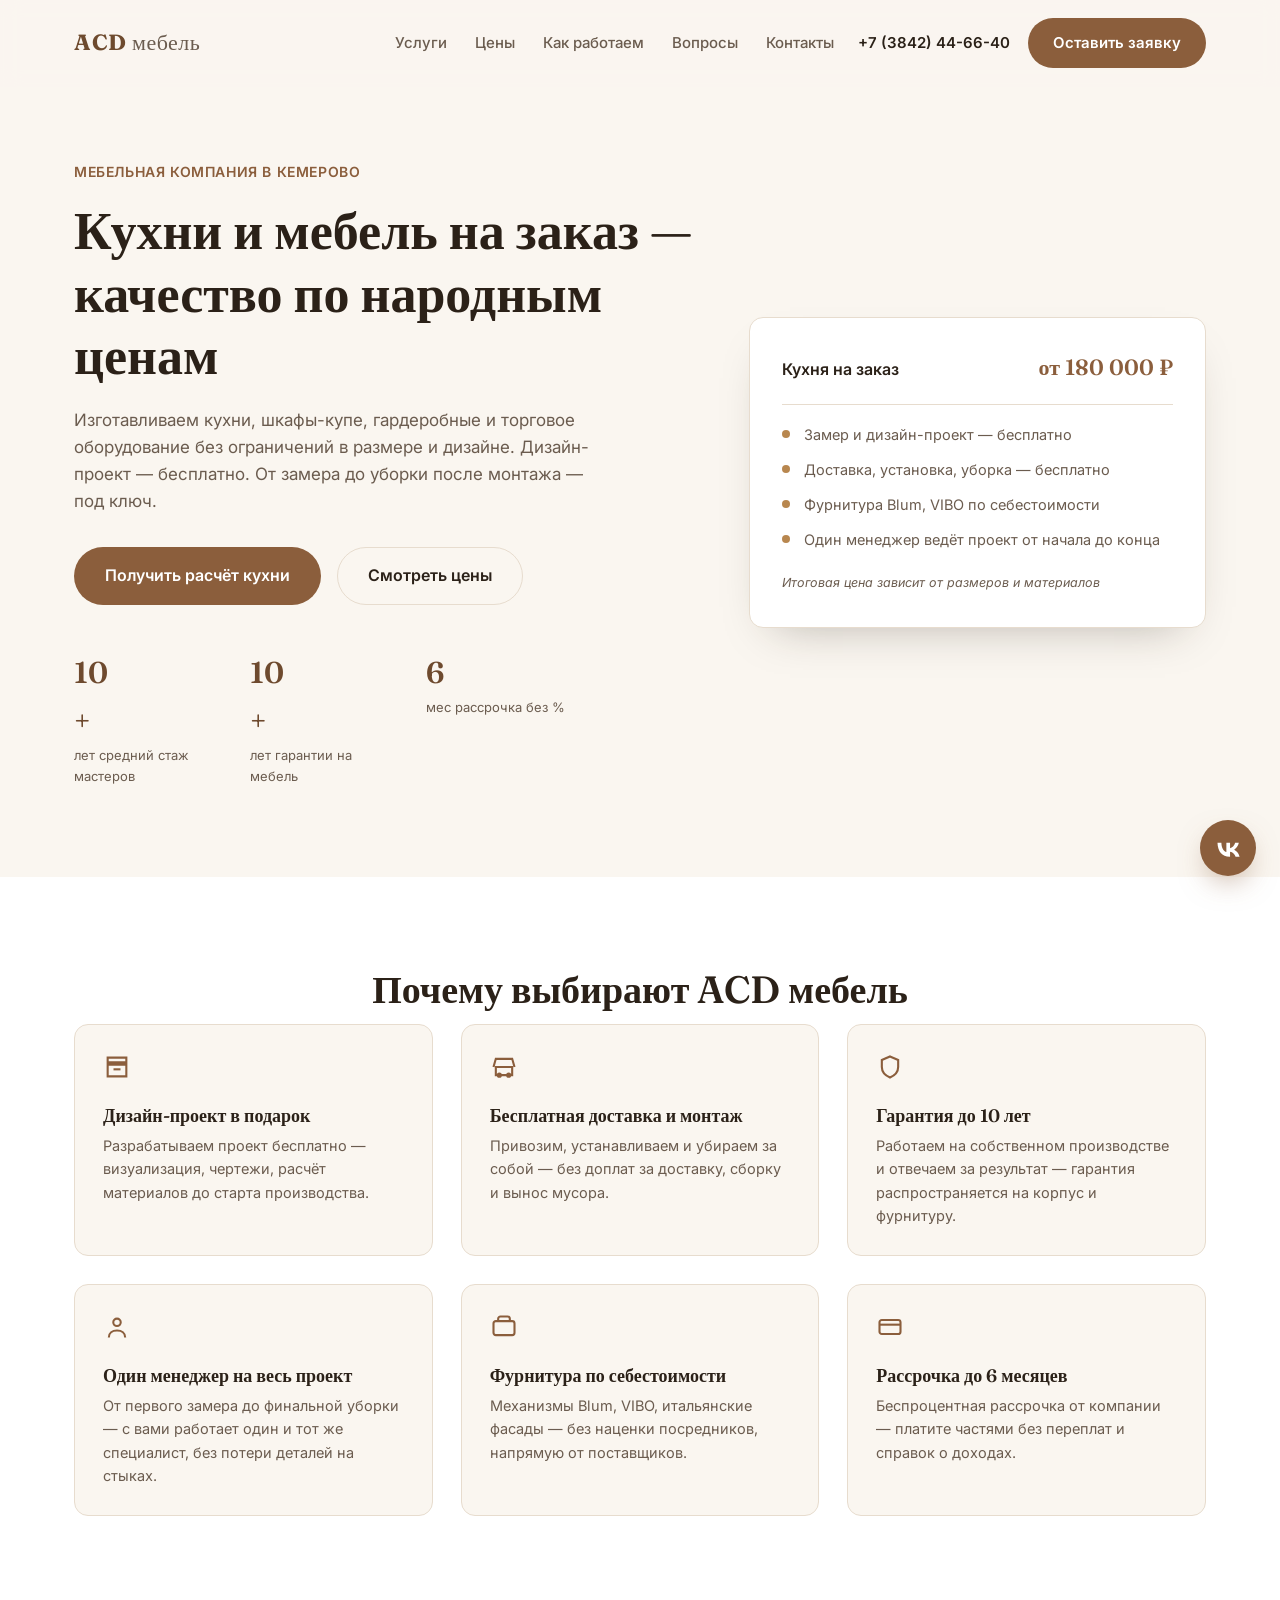
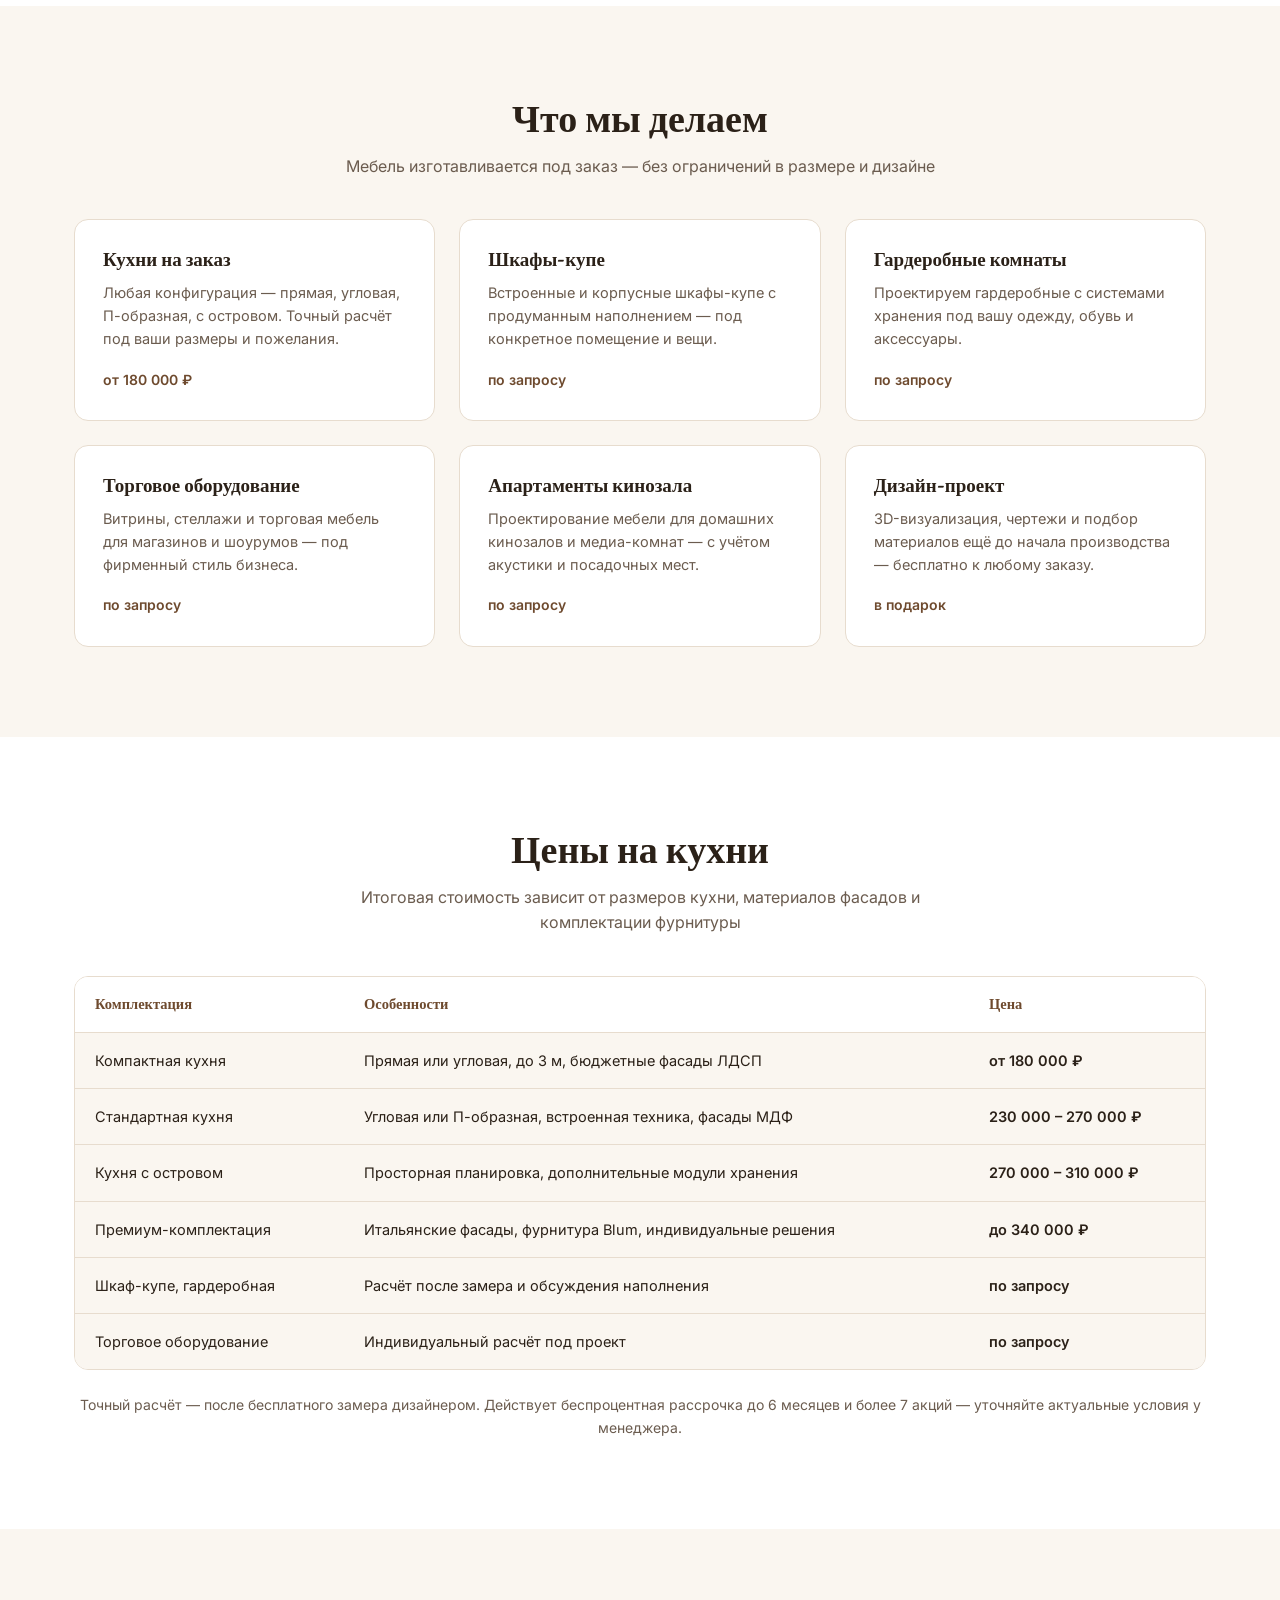
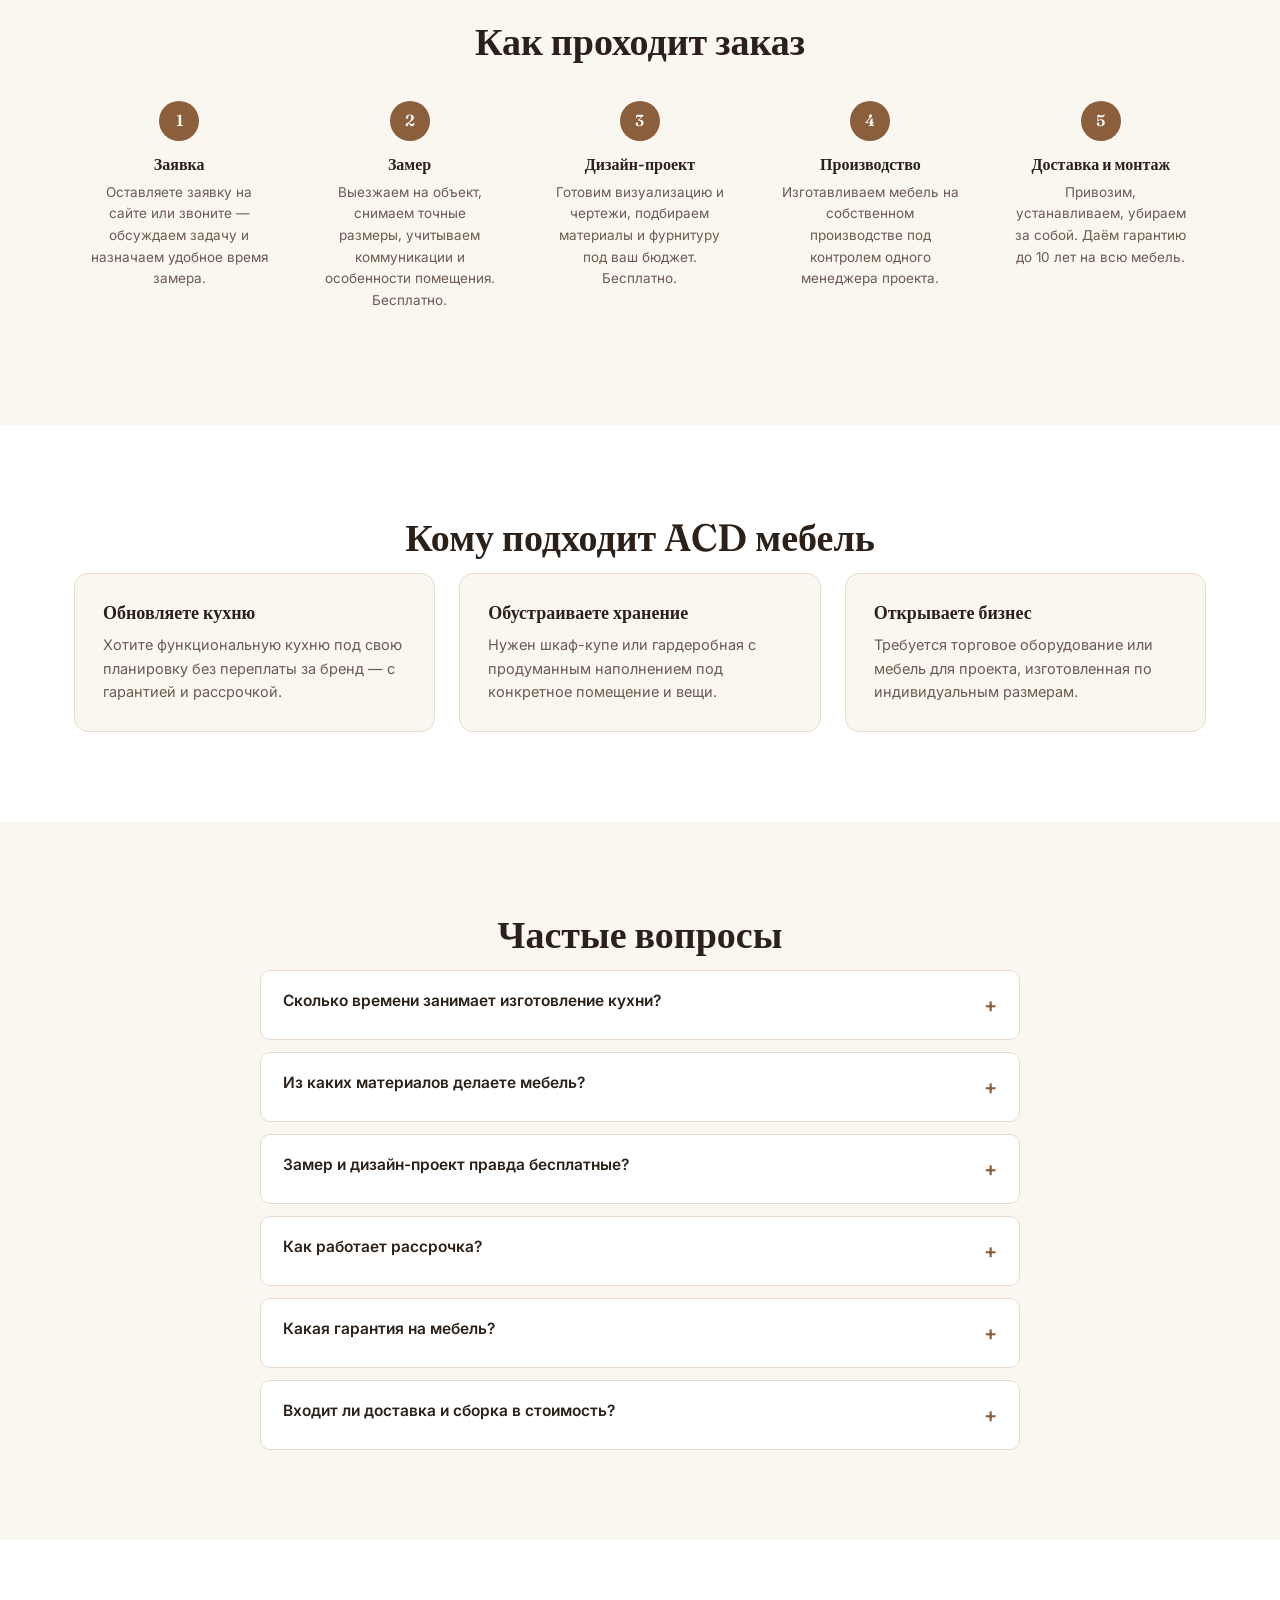
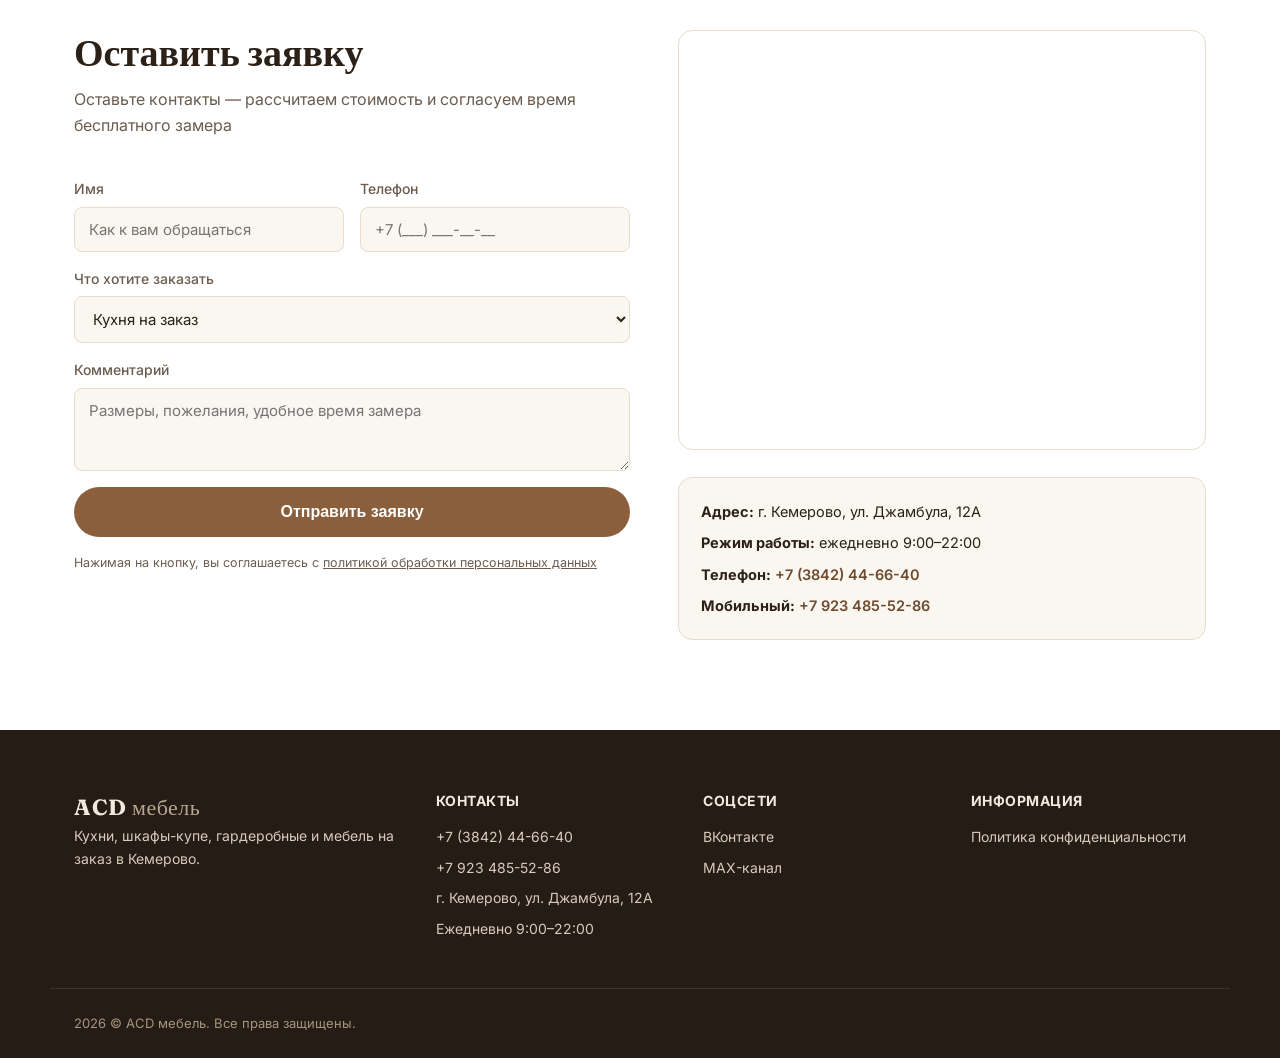
==== index.html @ b7a22cba "init: landing for ACD мебель" ====
<!DOCTYPE html>
<html lang="ru">
<head>
<meta charset="UTF-8">
<meta name="viewport" content="width=device-width, initial-scale=1.0">
<title>ACD мебель — кухни и мебель на заказ в Кемерово</title>
<meta name="description" content="Кухни, шкафы-купе, гардеробные и мебель на заказ в Кемерово. Дизайн-проект в подарок, гарантия до 10 лет, рассрочка без %.">
<link rel="preconnect" href="https://fonts.googleapis.com">
<link rel="preconnect" href="https://fonts.gstatic.com" crossorigin>
<link href="https://fonts.googleapis.com/css2?family=Inter:wght@400;500;600;700;800&family=Fraunces:opsz,wght@9..144,500;9..144,600;9..144,700&display=swap" rel="stylesheet">
<link rel="stylesheet" href="styles.css">
</head>
<body>

<header class="header" id="header">
  <div class="container header__inner">
    <a href="#top" class="logo">ACD<span class="logo__suffix"> мебель</span></a>
    <button class="burger" id="burger" aria-label="Меню">
      <span></span><span></span><span></span>
    </button>
    <nav class="nav" id="nav">
      <a href="#services">Услуги</a>
      <a href="#prices">Цены</a>
      <a href="#process">Как работаем</a>
      <a href="#faq">Вопросы</a>
      <a href="#contacts">Контакты</a>
    </nav>
    <div class="header__actions">
      <a href="tel:+73842446640" class="header__phone">+7 (3842) 44-66-40</a>
      <a href="#lead" class="btn btn--accent header__cta">Оставить заявку</a>
    </div>
  </div>
</header>

<main id="top">

  <section class="hero">
    <div class="container hero__inner">
      <div class="hero__text">
        <p class="eyebrow">Мебельная компания в Кемерово</p>
        <h1>Кухни и мебель на заказ — качество по народным ценам</h1>
        <p class="hero__lead">Изготавливаем кухни, шкафы-купе, гардеробные и торговое оборудование без ограничений в размере и дизайне. Дизайн-проект — бесплатно. От замера до уборки после монтажа — под ключ.</p>
        <div class="hero__cta">
          <a href="#lead" class="btn btn--accent btn--lg">Получить расчёт кухни</a>
          <a href="#prices" class="btn btn--ghost btn--lg">Смотреть цены</a>
        </div>
        <div class="hero__stats">
          <div class="stat"><span class="stat__num" data-target="10">0</span><span class="stat__plus">+</span><span class="stat__label">лет средний стаж мастеров</span></div>
          <div class="stat"><span class="stat__num" data-target="10">0</span><span class="stat__plus">+</span><span class="stat__label">лет гарантии на мебель</span></div>
          <div class="stat"><span class="stat__num" data-target="6">0</span><span class="stat__label">мес рассрочка без %</span></div>
        </div>
      </div>
      <div class="hero__card">
        <div class="hero__card-row">
          <span class="hero__card-label">Кухня на заказ</span>
          <span class="hero__card-price">от 180 000 ₽</span>
        </div>
        <ul class="hero__card-list">
          <li>Замер и дизайн-проект — бесплатно</li>
          <li>Доставка, установка, уборка — бесплатно</li>
          <li>Фурнитура Blum, VIBO по себестоимости</li>
          <li>Один менеджер ведёт проект от начала до конца</li>
        </ul>
        <span class="hero__card-note">Итоговая цена зависит от размеров и материалов</span>
      </div>
    </div>
  </section>

  <section class="adv" id="advantages">
    <div class="container">
      <h2 class="section-title">Почему выбирают ACD мебель</h2>
      <div class="adv__grid">
        <div class="adv__item">
          <div class="adv__icon"><svg width="28" height="28" viewBox="0 0 24 24" fill="none" stroke="currentColor" stroke-width="1.8"><path d="M4 4h16v4H4zM4 10h16v10H4z"/><path d="M9 14h6"/></svg></div>
          <h3>Дизайн-проект в подарок</h3>
          <p>Разрабатываем проект бесплатно — визуализация, чертежи, расчёт материалов до старта производства.</p>
        </div>
        <div class="adv__item">
          <div class="adv__icon"><svg width="28" height="28" viewBox="0 0 24 24" fill="none" stroke="currentColor" stroke-width="1.8"><path d="M3 12l2-7h14l2 7"/><path d="M5 12h14v7H5z"/><circle cx="8" cy="19" r="1.3"/><circle cx="16" cy="19" r="1.3"/></svg></div>
          <h3>Бесплатная доставка и монтаж</h3>
          <p>Привозим, устанавливаем и убираем за собой — без доплат за доставку, сборку и вынос мусора.</p>
        </div>
        <div class="adv__item">
          <div class="adv__icon"><svg width="28" height="28" viewBox="0 0 24 24" fill="none" stroke="currentColor" stroke-width="1.8"><path d="M12 3l7 3v6c0 5-3.5 7.5-7 9-3.5-1.5-7-4-7-9V6z"/></svg></div>
          <h3>Гарантия до 10 лет</h3>
          <p>Работаем на собственном производстве и отвечаем за результат — гарантия распространяется на корпус и фурнитуру.</p>
        </div>
        <div class="adv__item">
          <div class="adv__icon"><svg width="28" height="28" viewBox="0 0 24 24" fill="none" stroke="currentColor" stroke-width="1.8"><circle cx="12" cy="8" r="3.2"/><path d="M5 21c0-4 3-6 7-6s7 2 7 6"/></svg></div>
          <h3>Один менеджер на весь проект</h3>
          <p>От первого замера до финальной уборки — с вами работает один и тот же специалист, без потери деталей на стыках.</p>
        </div>
        <div class="adv__item">
          <div class="adv__icon"><svg width="28" height="28" viewBox="0 0 24 24" fill="none" stroke="currentColor" stroke-width="1.8"><rect x="3" y="7" width="18" height="12" rx="2"/><path d="M7 7V5a2 2 0 012-2h6a2 2 0 012 2v2"/></svg></div>
          <h3>Фурнитура по себестоимости</h3>
          <p>Механизмы Blum, VIBO, итальянские фасады — без наценки посредников, напрямую от поставщиков.</p>
        </div>
        <div class="adv__item">
          <div class="adv__icon"><svg width="28" height="28" viewBox="0 0 24 24" fill="none" stroke="currentColor" stroke-width="1.8"><rect x="3" y="6" width="18" height="12" rx="2"/><path d="M3 10h18"/></svg></div>
          <h3>Рассрочка до 6 месяцев</h3>
          <p>Беспроцентная рассрочка от компании — платите частями без переплат и справок о доходах.</p>
        </div>
      </div>
    </div>
  </section>

  <section class="srv" id="services">
    <div class="container">
      <h2 class="section-title">Что мы делаем</h2>
      <p class="section-sub">Мебель изготавливается под заказ — без ограничений в размере и дизайне</p>
      <div class="srv__grid">
        <div class="srv__item">
          <h3>Кухни на заказ</h3>
          <p>Любая конфигурация — прямая, угловая, П-образная, с островом. Точный расчёт под ваши размеры и пожелания.</p>
          <span class="srv__price">от 180 000 ₽</span>
        </div>
        <div class="srv__item">
          <h3>Шкафы-купе</h3>
          <p>Встроенные и корпусные шкафы-купе с продуманным наполнением — под конкретное помещение и вещи.</p>
          <span class="srv__price">по запросу</span>
        </div>
        <div class="srv__item">
          <h3>Гардеробные комнаты</h3>
          <p>Проектируем гардеробные с системами хранения под вашу одежду, обувь и аксессуары.</p>
          <span class="srv__price">по запросу</span>
        </div>
        <div class="srv__item">
          <h3>Торговое оборудование</h3>
          <p>Витрины, стеллажи и торговая мебель для магазинов и шоурумов — под фирменный стиль бизнеса.</p>
          <span class="srv__price">по запросу</span>
        </div>
        <div class="srv__item">
          <h3>Апартаменты кинозала</h3>
          <p>Проектирование мебели для домашних кинозалов и медиа-комнат — с учётом акустики и посадочных мест.</p>
          <span class="srv__price">по запросу</span>
        </div>
        <div class="srv__item">
          <h3>Дизайн-проект</h3>
          <p>3D-визуализация, чертежи и подбор материалов ещё до начала производства — бесплатно к любому заказу.</p>
          <span class="srv__price">в подарок</span>
        </div>
      </div>
    </div>
  </section>

  <section class="pricing" id="prices">
    <div class="container">
      <h2 class="section-title">Цены на кухни</h2>
      <p class="section-sub">Итоговая стоимость зависит от размеров кухни, материалов фасадов и комплектации фурнитуры</p>
      <div class="pricing__table-wrap">
        <table class="pricing__table">
          <thead>
            <tr><th>Комплектация</th><th>Особенности</th><th>Цена</th></tr>
          </thead>
          <tbody>
            <tr><td>Компактная кухня</td><td>Прямая или угловая, до 3 м, бюджетные фасады ЛДСП</td><td>от 180 000 ₽</td></tr>
            <tr><td>Стандартная кухня</td><td>Угловая или П-образная, встроенная техника, фасады МДФ</td><td>230 000 – 270 000 ₽</td></tr>
            <tr><td>Кухня с островом</td><td>Просторная планировка, дополнительные модули хранения</td><td>270 000 – 310 000 ₽</td></tr>
            <tr><td>Премиум-комплектация</td><td>Итальянские фасады, фурнитура Blum, индивидуальные решения</td><td>до 340 000 ₽</td></tr>
            <tr><td>Шкаф-купе, гардеробная</td><td>Расчёт после замера и обсуждения наполнения</td><td>по запросу</td></tr>
            <tr><td>Торговое оборудование</td><td>Индивидуальный расчёт под проект</td><td>по запросу</td></tr>
          </tbody>
        </table>
      </div>
      <p class="pricing__note">Точный расчёт — после бесплатного замера дизайнером. Действует беспроцентная рассрочка до 6 месяцев и более 7 акций — уточняйте актуальные условия у менеджера.</p>
    </div>
  </section>

  <section class="process" id="process">
    <div class="container">
      <h2 class="section-title">Как проходит заказ</h2>
      <div class="process__grid">
        <div class="step"><span class="step__num">1</span><h3>Заявка</h3><p>Оставляете заявку на сайте или звоните — обсуждаем задачу и назначаем удобное время замера.</p></div>
        <div class="step"><span class="step__num">2</span><h3>Замер</h3><p>Выезжаем на объект, снимаем точные размеры, учитываем коммуникации и особенности помещения. Бесплатно.</p></div>
        <div class="step"><span class="step__num">3</span><h3>Дизайн-проект</h3><p>Готовим визуализацию и чертежи, подбираем материалы и фурнитуру под ваш бюджет. Бесплатно.</p></div>
        <div class="step"><span class="step__num">4</span><h3>Производство</h3><p>Изготавливаем мебель на собственном производстве под контролем одного менеджера проекта.</p></div>
        <div class="step"><span class="step__num">5</span><h3>Доставка и монтаж</h3><p>Привозим, устанавливаем, убираем за собой. Даём гарантию до 10 лет на всю мебель.</p></div>
      </div>
    </div>
  </section>

  <section class="who" id="who">
    <div class="container">
      <h2 class="section-title">Кому подходит ACD мебель</h2>
      <div class="who__grid">
        <div class="who__item">
          <h3>Обновляете кухню</h3>
          <p>Хотите функциональную кухню под свою планировку без переплаты за бренд — с гарантией и рассрочкой.</p>
        </div>
        <div class="who__item">
          <h3>Обустраиваете хранение</h3>
          <p>Нужен шкаф-купе или гардеробная с продуманным наполнением под конкретное помещение и вещи.</p>
        </div>
        <div class="who__item">
          <h3>Открываете бизнес</h3>
          <p>Требуется торговое оборудование или мебель для проекта, изготовленная по индивидуальным размерам.</p>
        </div>
      </div>
    </div>
  </section>

  <section class="faq" id="faq">
    <div class="container">
      <h2 class="section-title">Частые вопросы</h2>
      <div class="faq__list">
        <details class="faq__item">
          <summary>Сколько времени занимает изготовление кухни?</summary>
          <p>Срок зависит от сложности проекта и загрузки производства — точные сроки менеджер называет после утверждения дизайн-проекта и материалов.</p>
        </details>
        <details class="faq__item">
          <summary>Из каких материалов делаете мебель?</summary>
          <p>Работаем с ЛДСП, МДФ и итальянскими фасадами, фурнитурой Blum и VIBO — материал подбирается под бюджет и задачу.</p>
        </details>
        <details class="faq__item">
          <summary>Замер и дизайн-проект правда бесплатные?</summary>
          <p>Да, выезд замерщика и разработка дизайн-проекта с визуализацией входят в стоимость заказа без доплат.</p>
        </details>
        <details class="faq__item">
          <summary>Как работает рассрочка?</summary>
          <p>Действует беспроцентная рассрочка до 6 месяцев от компании — без банка и справок о доходах. Условия уточняйте у менеджера.</p>
        </details>
        <details class="faq__item">
          <summary>Какая гарантия на мебель?</summary>
          <p>Даём гарантию до 10 лет на корпус и фурнитуру — конкретный срок зависит от выбранной комплектации.</p>
        </details>
        <details class="faq__item">
          <summary>Входит ли доставка и сборка в стоимость?</summary>
          <p>Да, доставка, установка и уборка после монтажа — бесплатно, отдельно оплачивать не нужно.</p>
        </details>
      </div>
    </div>
  </section>

  <section class="lead" id="lead">
    <div class="container lead__inner">
      <div class="lead__form-col">
        <h2 class="section-title">Оставить заявку</h2>
        <p class="section-sub">Оставьте контакты — рассчитаем стоимость и согласуем время бесплатного замера</p>
        <form id="leadForm" class="form">
          <input type="text" name="_gotcha" style="display:none" tabindex="-1" autocomplete="off">
          <div class="form__row">
            <label>Имя
              <input type="text" name="name" required placeholder="Как к вам обращаться">
            </label>
            <label>Телефон
              <input type="tel" name="phone" required placeholder="+7 (___) ___-__-__">
            </label>
          </div>
          <label>Что хотите заказать
            <select name="topic">
              <option>Кухня на заказ</option>
              <option>Шкаф-купе</option>
              <option>Гардеробная</option>
              <option>Торговое оборудование</option>
              <option>Другое</option>
            </select>
          </label>
          <label>Комментарий
            <textarea name="comment" rows="3" placeholder="Размеры, пожелания, удобное время замера"></textarea>
          </label>
          <button type="submit" class="btn btn--accent btn--lg">Отправить заявку</button>
          <p class="form__hint">Нажимая на кнопку, вы соглашаетесь с <a href="privacy.html">политикой обработки персональных данных</a></p>
        </form>
      </div>
      <div class="lead__map-col">
        <iframe class="map" src="https://yandex.ru/map-widget/v1/?ll=86.087314%2C55.354968&z=16&pt=86.087314,55.354968,pm2rdl" width="100%" height="420" frameborder="0" loading="lazy"></iframe>
        <div class="contact-card">
          <p><strong>Адрес:</strong> г. Кемерово, ул. Джамбула, 12А</p>
          <p><strong>Режим работы:</strong> ежедневно 9:00–22:00</p>
          <p><strong>Телефон:</strong> <a href="tel:+73842446640">+7 (3842) 44-66-40</a></p>
          <p><strong>Мобильный:</strong> <a href="tel:+79234855286">+7 923 485-52-86</a></p>
        </div>
      </div>
    </div>
  </section>

</main>

<footer class="footer" id="contacts">
  <div class="container footer__inner">
    <div class="footer__col">
      <a href="#top" class="logo logo--footer">ACD<span class="logo__suffix"> мебель</span></a>
      <p>Кухни, шкафы-купе, гардеробные и мебель на заказ в Кемерово.</p>
    </div>
    <div class="footer__col">
      <h4>Контакты</h4>
      <p><a href="tel:+73842446640">+7 (3842) 44-66-40</a></p>
      <p><a href="tel:+79234855286">+7 923 485-52-86</a></p>
      <p>г. Кемерово, ул. Джамбула, 12А</p>
      <p>Ежедневно 9:00–22:00</p>
    </div>
    <div class="footer__col">
      <h4>Соцсети</h4>
      <p><a href="https://vk.ru/acdmebel42" target="_blank" rel="noopener">ВКонтакте</a></p>
      <p><a href="https://max.ru/join/kYdpBZYEXZO_QG8hl90UPjBSEVDGs0-ZWPOZXx7GURY" target="_blank" rel="noopener">MAX-канал</a></p>
    </div>
    <div class="footer__col">
      <h4>Информация</h4>
      <p><a href="privacy.html">Политика конфиденциальности</a></p>
    </div>
  </div>
  <div class="container footer__bottom">
    <span id="year"></span> © ACD мебель. Все права защищены.
  </div>
</footer>

<a href="https://vk.ru/acdmebel42" target="_blank" rel="noopener" class="fab" aria-label="Написать во ВКонтакте">
  <svg width="26" height="26" viewBox="0 0 24 24" fill="currentColor"><path d="M13.5 20c-7 0-11-4.8-11.2-12.8h3.6c.1 5.7 2.6 8.1 4.6 8.6V7.2h3.4v5c1.9-.2 4-2.5 4.7-5h3.4c-.5 3-2.7 5.3-4.3 6.3 1.6.8 4.1 2.8 5 6.5h-3.7c-.7-2.4-2.6-4.3-5.1-4.6v4.6h-.4z"/></svg>
</a>

<script src="script.js"></script>
</body>
</html>
---- styles.css ----
:root {
  --bg: #faf6f0;
  --bg-alt: #f2e5d5;
  --surface: #ffffff;
  --text: #2b2118;
  --text-soft: #6b5c4f;
  --walnut: #8b5e3c;
  --walnut-dark: #6e4a2e;
  --gold: #b8874f;
  --border: #e7dcce;
  --shadow: 0 20px 45px -25px rgba(43,33,24,0.35);
  --radius: 14px;
}

* { box-sizing: border-box; margin: 0; padding: 0; }

html { scroll-behavior: smooth; }

body {
  font-family: 'Inter', sans-serif;
  background: var(--bg);
  color: var(--text);
  line-height: 1.6;
  -webkit-font-smoothing: antialiased;
}

h1, h2, h3 {
  font-family: 'Fraunces', serif;
  font-weight: 600;
  line-height: 1.2;
  color: var(--text);
}

a { color: inherit; text-decoration: none; }

img { max-width: 100%; display: block; }

.container {
  max-width: 1180px;
  margin: 0 auto;
  padding: 0 24px;
}

.section-title {
  font-size: clamp(28px, 3.5vw, 38px);
  margin-bottom: 12px;
  text-align: center;
}

.section-sub {
  text-align: center;
  color: var(--text-soft);
  max-width: 640px;
  margin: 0 auto 40px;
  font-size: 16px;
}

.btn {
  display: inline-flex;
  align-items: center;
  justify-content: center;
  padding: 12px 24px;
  border-radius: 999px;
  font-weight: 600;
  font-size: 15px;
  border: 1px solid transparent;
  cursor: pointer;
  transition: transform .15s ease, box-shadow .15s ease, background .15s ease;
  white-space: nowrap;
}
.btn--accent {
  background: var(--walnut);
  color: #fff;
}
.btn--accent:hover { background: var(--walnut-dark); transform: translateY(-1px); }
.btn--ghost {
  background: transparent;
  border-color: var(--border);
  color: var(--text);
}
.btn--ghost:hover { border-color: var(--walnut); color: var(--walnut); }
.btn--lg { padding: 15px 30px; font-size: 16px; }

/* Header */
.header {
  position: sticky;
  top: 0;
  z-index: 100;
  background: rgba(250,246,240,0.9);
  backdrop-filter: blur(10px);
  border-bottom: 1px solid transparent;
  transition: border-color .2s ease, box-shadow .2s ease;
}
.header.scrolled {
  border-color: var(--border);
  box-shadow: 0 8px 24px -18px rgba(43,33,24,0.4);
}
.header__inner {
  display: flex;
  align-items: center;
  gap: 24px;
  min-width: 0;
  padding: 18px 24px;
}
.logo {
  font-family: 'Fraunces', serif;
  font-weight: 700;
  font-size: 22px;
  color: var(--walnut-dark);
  flex-shrink: 0;
  letter-spacing: 0.5px;
}
.logo__suffix { color: var(--text-soft); font-weight: 500; }
.nav {
  display: flex;
  gap: 28px;
  margin-left: auto;
}
.nav a {
  font-size: 15px;
  font-weight: 500;
  color: var(--text-soft);
  white-space: nowrap;
  transition: color .15s ease;
}
.nav a:hover { color: var(--walnut); }
.header__actions {
  display: flex;
  align-items: center;
  gap: 18px;
  flex-shrink: 0;
}
.header__phone {
  font-weight: 600;
  font-size: 15px;
  white-space: nowrap;
}
.burger {
  display: none;
  flex-direction: column;
  gap: 5px;
  background: none;
  border: none;
  cursor: pointer;
  padding: 6px;
}
.burger span {
  width: 22px;
  height: 2px;
  background: var(--text);
  transition: transform .2s ease, opacity .2s ease;
}
.burger.is-open span:nth-child(1) { transform: translateY(7px) rotate(45deg); }
.burger.is-open span:nth-child(2) { opacity: 0; }
.burger.is-open span:nth-child(3) { transform: translateY(-7px) rotate(-45deg); }

/* Hero */
.hero { padding: 72px 0 90px; }
.hero__inner {
  display: grid;
  grid-template-columns: 1.15fr 0.85fr;
  gap: 56px;
  align-items: center;
}
.eyebrow {
  display: inline-block;
  color: var(--walnut);
  font-weight: 600;
  font-size: 14px;
  letter-spacing: 0.6px;
  text-transform: uppercase;
  margin-bottom: 16px;
}
.hero h1 {
  font-size: clamp(34px, 4.5vw, 52px);
  margin-bottom: 20px;
}
.hero__lead {
  font-size: 17px;
  color: var(--text-soft);
  max-width: 520px;
  margin-bottom: 32px;
}
.hero__cta { display: flex; gap: 16px; flex-wrap: wrap; margin-bottom: 44px; }
.hero__stats { display: flex; gap: 36px; flex-wrap: wrap; }
.stat { display: flex; flex-direction: column; }
.stat__num, .stat__plus {
  font-family: 'Fraunces', serif;
  font-size: 30px;
  font-weight: 600;
  color: var(--walnut-dark);
  display: inline-block;
}
.stat__label { font-size: 13px; color: var(--text-soft); max-width: 140px; }

.hero__card {
  background: var(--surface);
  border: 1px solid var(--border);
  border-radius: var(--radius);
  padding: 32px;
  box-shadow: var(--shadow);
}
.hero__card-row {
  display: flex;
  justify-content: space-between;
  align-items: baseline;
  border-bottom: 1px solid var(--border);
  padding-bottom: 18px;
  margin-bottom: 18px;
}
.hero__card-label { font-weight: 600; font-size: 16px; }
.hero__card-price { font-family: 'Fraunces', serif; font-size: 22px; color: var(--walnut); font-weight: 600; }
.hero__card-list { list-style: none; display: flex; flex-direction: column; gap: 12px; margin-bottom: 18px; }
.hero__card-list li {
  font-size: 14.5px;
  color: var(--text-soft);
  padding-left: 22px;
  position: relative;
}
.hero__card-list li::before {
  content: '';
  position: absolute;
  left: 0; top: 7px;
  width: 8px; height: 8px;
  border-radius: 50%;
  background: var(--gold);
}
.hero__card-note { font-size: 12.5px; color: var(--text-soft); font-style: italic; }

/* Advantages */
.adv { padding: 90px 0; background: var(--surface); }
.adv__grid {
  display: grid;
  grid-template-columns: repeat(3, 1fr);
  gap: 28px;
}
.adv__item {
  padding: 28px;
  border-radius: var(--radius);
  border: 1px solid var(--border);
  background: var(--bg);
  opacity: 0; transform: translateY(16px);
}
.adv__icon { color: var(--walnut); margin-bottom: 16px; }
.adv__item h3 { font-size: 18px; margin-bottom: 8px; }
.adv__item p { font-size: 14.5px; color: var(--text-soft); }

/* Services */
.srv { padding: 90px 0; }
.srv__grid {
  display: grid;
  grid-template-columns: repeat(3, 1fr);
  gap: 24px;
}
.srv__item {
  background: var(--surface);
  border: 1px solid var(--border);
  border-radius: var(--radius);
  padding: 28px;
  opacity: 0; transform: translateY(16px);
}
.srv__item h3 { font-size: 19px; margin-bottom: 10px; }
.srv__item p { font-size: 14.5px; color: var(--text-soft); margin-bottom: 16px; }
.srv__price {
  display: inline-block;
  font-weight: 600;
  color: var(--walnut-dark);
  font-size: 14px;
}

/* Pricing */
.pricing { padding: 90px 0; background: var(--surface); }
.pricing__table-wrap {
  overflow-x: auto;
  border-radius: var(--radius);
  border: 1px solid var(--border);
}
.pricing__table {
  width: 100%;
  border-collapse: collapse;
  min-width: 560px;
  background: var(--bg);
}
.pricing__table th, .pricing__table td {
  padding: 16px 20px;
  text-align: left;
  font-size: 14.5px;
  border-bottom: 1px solid var(--border);
}
.pricing__table th {
  font-family: 'Fraunces', serif;
  font-weight: 600;
  color: var(--walnut-dark);
  background: var(--surface);
}
.pricing__table td:last-child { font-weight: 600; white-space: nowrap; }
.pricing__table tr:last-child td { border-bottom: none; }
.pricing__note { text-align: center; color: var(--text-soft); font-size: 14px; margin-top: 24px; }

/* Process */
.process { padding: 90px 0; }
.process__grid {
  display: grid;
  grid-template-columns: repeat(5, 1fr);
  gap: 20px;
}
.step {
  text-align: center;
  padding: 24px 16px;
  opacity: 0; transform: translateY(16px);
}
.step__num {
  display: inline-flex;
  align-items: center;
  justify-content: center;
  width: 40px; height: 40px;
  border-radius: 50%;
  background: var(--walnut);
  color: #fff;
  font-family: 'Fraunces', serif;
  font-weight: 600;
  margin-bottom: 14px;
}
.step h3 { font-size: 16px; margin-bottom: 8px; }
.step p { font-size: 13.5px; color: var(--text-soft); }

/* Who */
.who { padding: 90px 0; background: var(--surface); }
.who__grid {
  display: grid;
  grid-template-columns: repeat(3, 1fr);
  gap: 24px;
}
.who__item {
  padding: 28px;
  border-radius: var(--radius);
  border: 1px solid var(--border);
  background: var(--bg);
  opacity: 0; transform: translateY(16px);
}
.who__item h3 { font-size: 18px; margin-bottom: 10px; }
.who__item p { font-size: 14.5px; color: var(--text-soft); }

/* FAQ */
.faq { padding: 90px 0; }
.faq__list { max-width: 760px; margin: 0 auto; display: flex; flex-direction: column; gap: 12px; }
.faq__item {
  border: 1px solid var(--border);
  border-radius: 10px;
  padding: 18px 22px;
  background: var(--surface);
  opacity: 0; transform: translateY(16px);
}
.faq__item summary {
  cursor: pointer;
  font-weight: 600;
  font-size: 15.5px;
  list-style: none;
}
.faq__item summary::-webkit-details-marker { display: none; }
.faq__item summary::after {
  content: '+';
  float: right;
  color: var(--walnut);
  font-size: 20px;
}
.faq__item[open] summary::after { content: '−'; }
.faq__item p { margin-top: 12px; color: var(--text-soft); font-size: 14.5px; }

/* Lead form */
.lead { padding: 90px 0; background: var(--surface); }
.lead__inner {
  display: grid;
  grid-template-columns: 1fr 1fr;
  gap: 48px;
  align-items: start;
}
.lead__form-col .section-title, .lead__form-col .section-sub { text-align: left; margin-left: 0; }
.form { display: flex; flex-direction: column; gap: 16px; }
.form__row { display: grid; grid-template-columns: 1fr 1fr; gap: 16px; }
.form label { display: flex; flex-direction: column; gap: 6px; font-size: 14px; font-weight: 500; color: var(--text-soft); }
.form input, .form select, .form textarea {
  font-family: 'Inter', sans-serif;
  border: 1px solid var(--border);
  border-radius: 8px;
  padding: 12px 14px;
  font-size: 15px;
  color: var(--text);
  background: var(--bg);
}
.form input:focus, .form select:focus, .form textarea:focus {
  outline: none;
  border-color: var(--walnut);
}
.form__hint { font-size: 12.5px; color: var(--text-soft); }
.form__hint a { text-decoration: underline; }

.map { border-radius: var(--radius); border: 1px solid var(--border); margin-bottom: 20px; }
.contact-card {
  background: var(--bg);
  border: 1px solid var(--border);
  border-radius: var(--radius);
  padding: 22px;
  display: flex;
  flex-direction: column;
  gap: 8px;
  font-size: 14.5px;
}
.contact-card a { font-weight: 600; color: var(--walnut-dark); }

/* Footer */
.footer { background: #241c15; color: #d8cbba; padding: 60px 0 0; }
.footer__inner {
  display: grid;
  grid-template-columns: 1.4fr 1fr 1fr 1fr;
  gap: 32px;
  padding-bottom: 40px;
  border-bottom: 1px solid rgba(255,255,255,0.1);
}
.footer .logo--footer { color: #f2e9dc; }
.footer .logo__suffix { color: #b8a690; }
.footer__col p { margin-bottom: 8px; font-size: 14px; }
.footer__col h4 { font-size: 14px; color: #f2e9dc; margin-bottom: 14px; text-transform: uppercase; letter-spacing: 0.5px; }
.footer__col a:hover { color: #fff; }
.footer__bottom {
  padding: 24px 24px;
  font-size: 13px;
  color: #a4957f;
}

.fab {
  position: fixed;
  bottom: 24px;
  right: 24px;
  width: 56px; height: 56px;
  border-radius: 50%;
  background: var(--walnut);
  color: #fff;
  display: flex;
  align-items: center;
  justify-content: center;
  box-shadow: 0 12px 30px -10px rgba(139,94,60,0.6);
  z-index: 90;
  transition: transform .15s ease;
}
.fab:hover { transform: scale(1.06); }

/* Reveal animation */
.reveal.is-visible { opacity: 1 !important; transform: none !important; transition: opacity .6s ease, transform .6s ease; }

/* Breakpoints */
@media (max-width: 1180px) {
  .nav { gap: 18px; }
  .nav a { font-size: 14px; }
}
@media (max-width: 1100px) {
  .nav {
    position: fixed;
    top: 72px; left: 0; right: 0;
    background: var(--surface);
    border-bottom: 1px solid var(--border);
    flex-direction: column;
    padding: 20px 24px;
    gap: 16px;
    transform: translateY(-12px);
    opacity: 0;
    pointer-events: none;
    transition: opacity .2s ease, transform .2s ease;
  }
  .nav.is-open { opacity: 1; transform: translateY(0); pointer-events: auto; }
  .burger { display: flex; }
  .adv__grid, .srv__grid, .who__grid { grid-template-columns: repeat(2, 1fr); }
  .process__grid { grid-template-columns: repeat(3, 1fr); }
}
@media (max-width: 900px) {
  .hero__inner { grid-template-columns: 1fr; }
  .hero__card { order: -1; }
  .lead__inner { grid-template-columns: 1fr; }
  .adv__grid, .srv__grid, .who__grid { grid-template-columns: repeat(2, 1fr); }
  .process__grid { grid-template-columns: repeat(2, 1fr); }
  .footer__inner { grid-template-columns: 1fr 1fr; }
}
@media (max-width: 560px) {
  .header__cta { display: none; }
  .form__row { grid-template-columns: 1fr; }
  .adv__grid, .srv__grid, .who__grid, .process__grid { grid-template-columns: 1fr; }
  .footer__inner { grid-template-columns: 1fr; }
  .hero__stats { gap: 24px; }
}
@media (max-width: 380px) {
  .logo__suffix { display: none; }
}
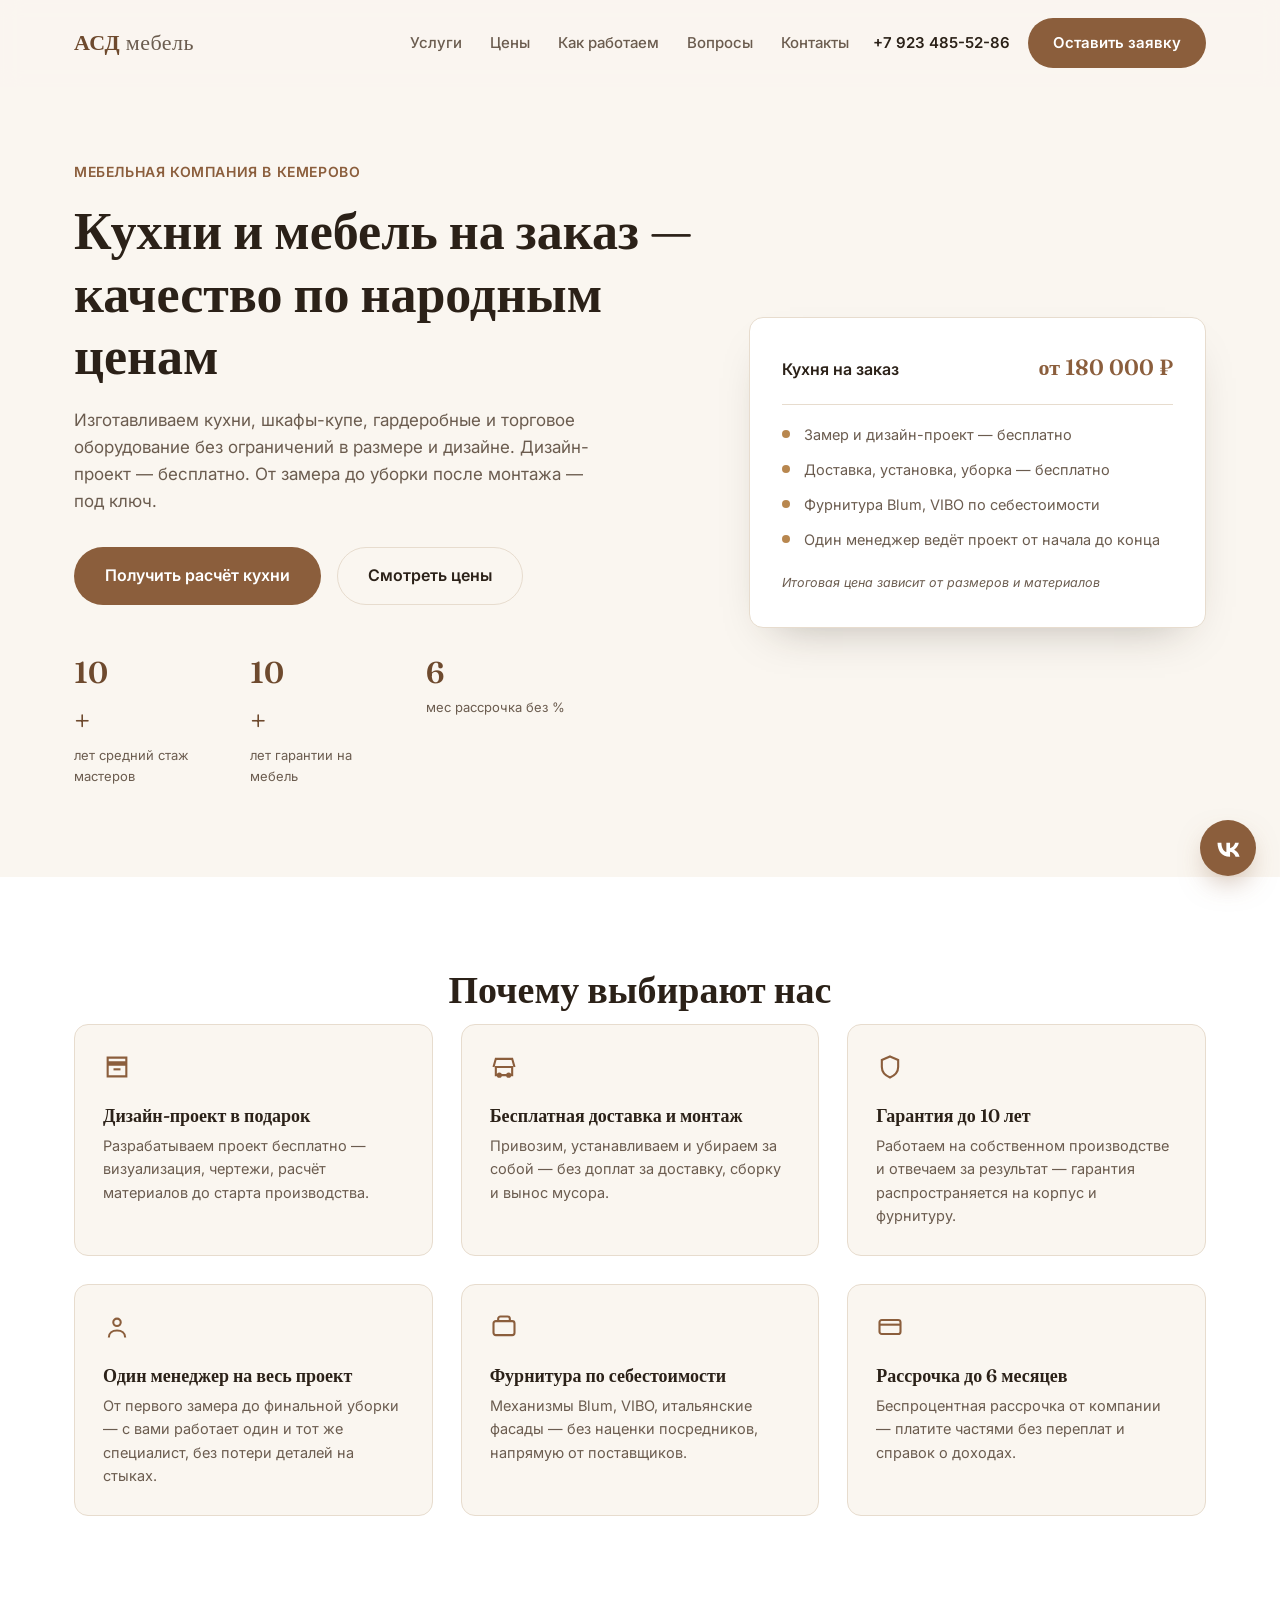
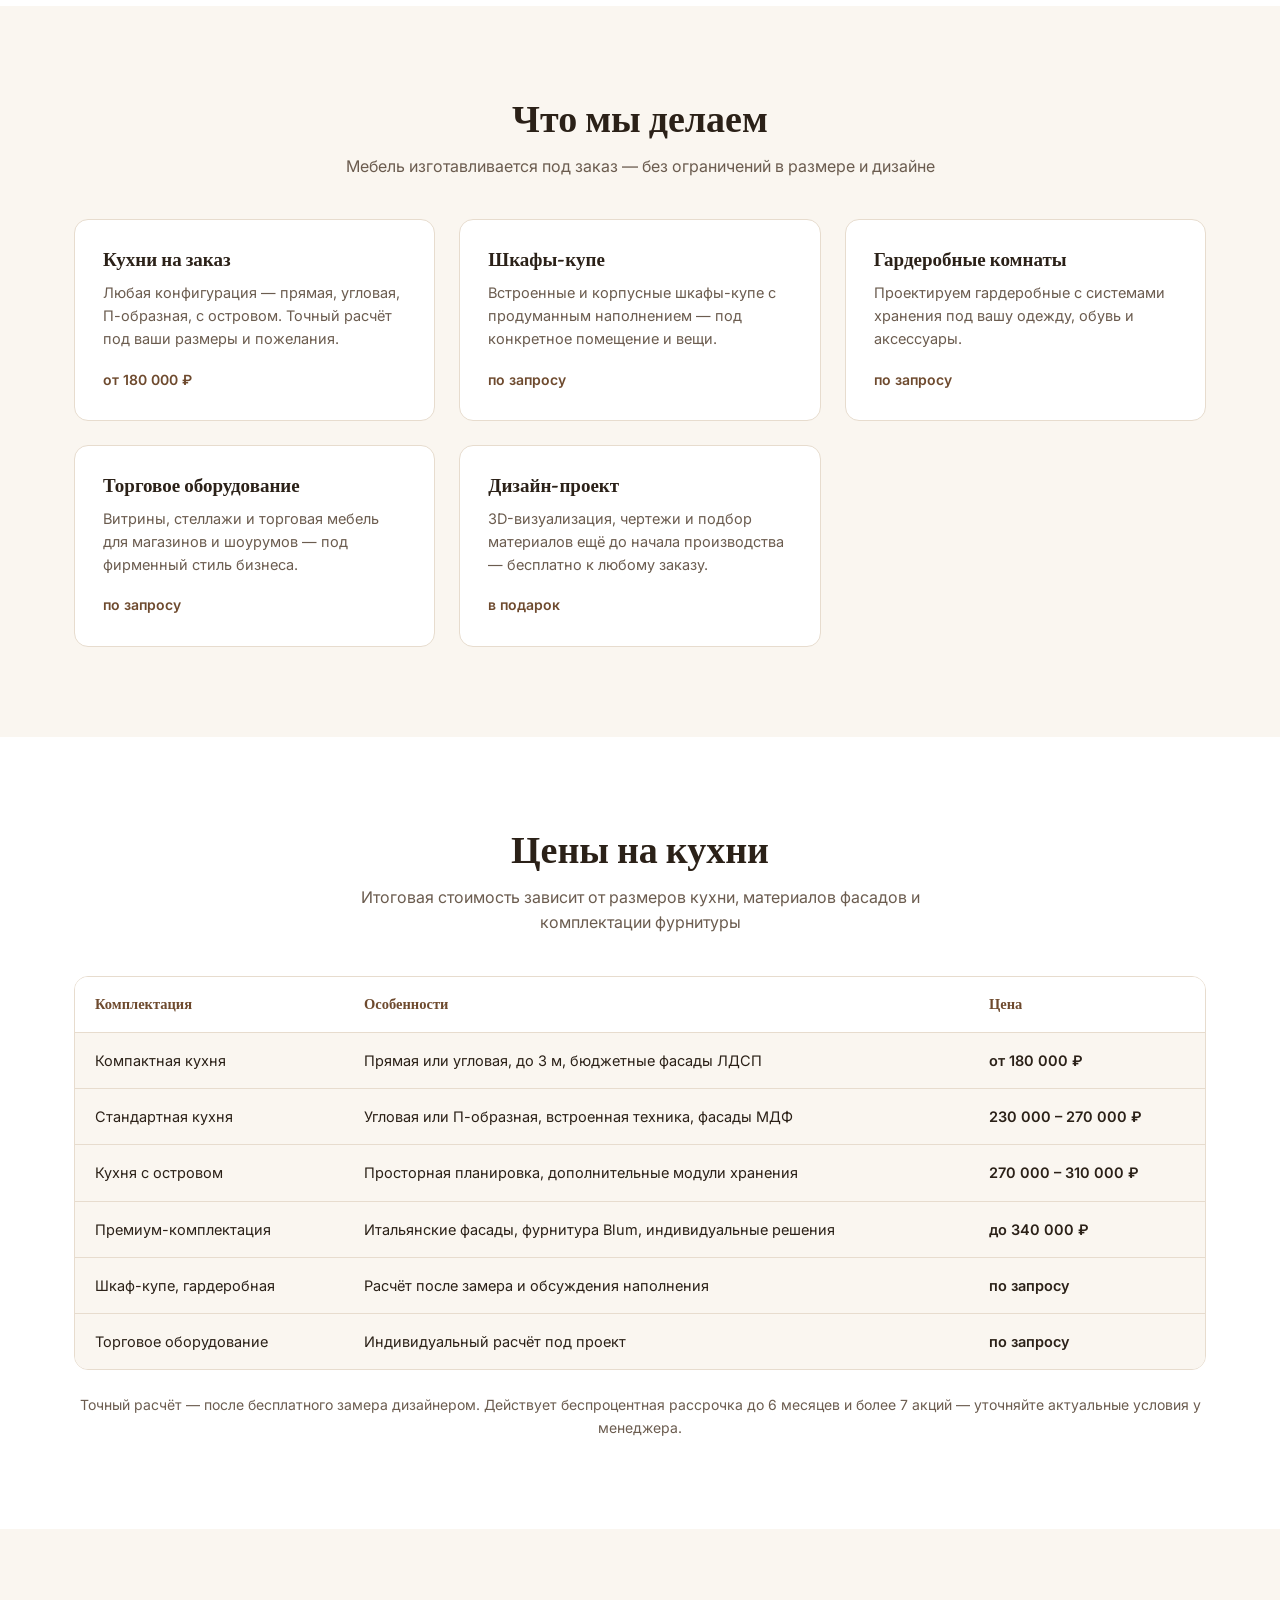
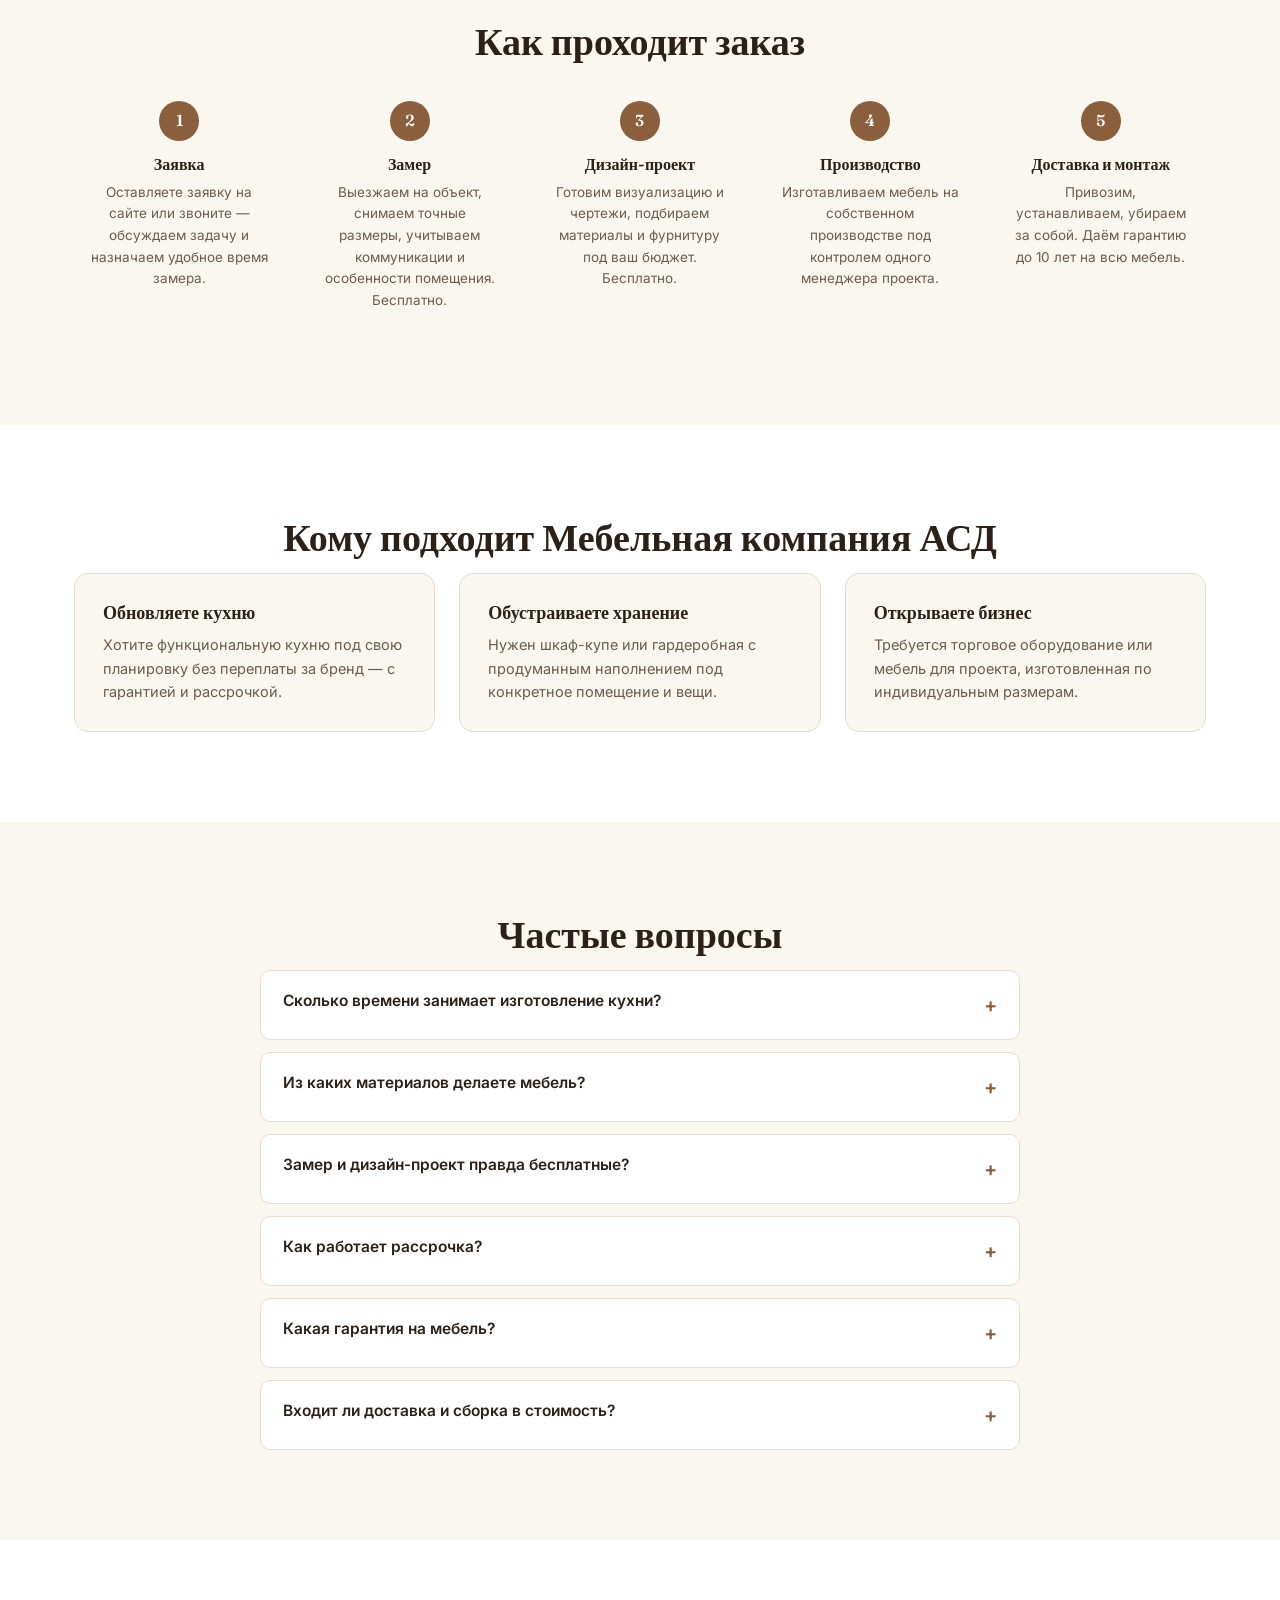
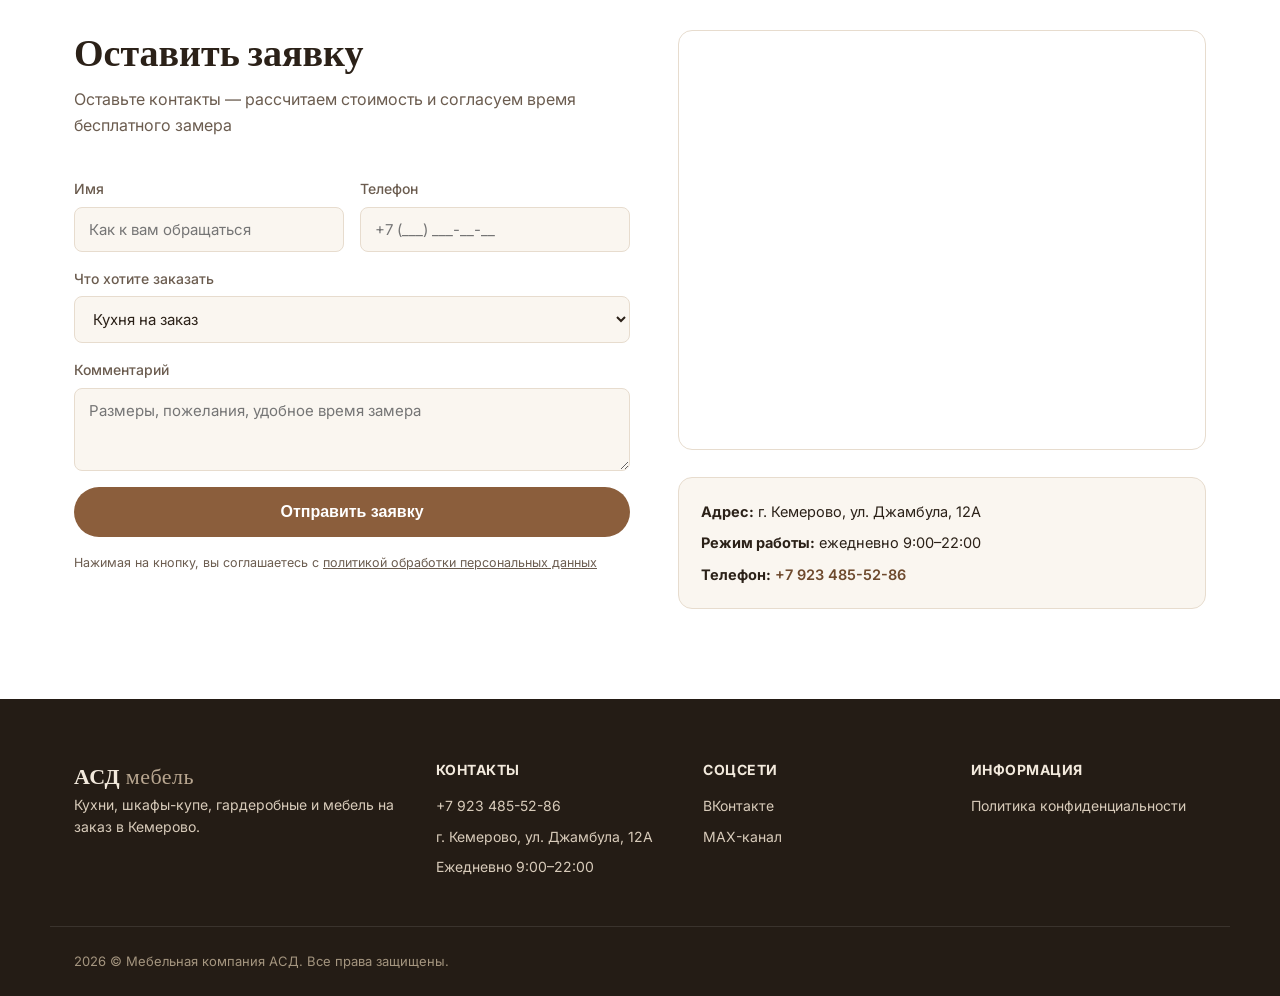
==== commit e839740e: "fix: название компании, убрана услуга кинозалов, актуальный телефон Co-Authored-By: Claude Sonnet 5 " ====
--- a/index.html
+++ b/index.html
@@ -3,7 +3,7 @@
 <head>
 <meta charset="UTF-8">
 <meta name="viewport" content="width=device-width, initial-scale=1.0">
-<title>ACD мебель — кухни и мебель на заказ в Кемерово</title>
+<title>Мебельная компания АСД — кухни и мебель на заказ в Кемерово</title>
 <meta name="description" content="Кухни, шкафы-купе, гардеробные и мебель на заказ в Кемерово. Дизайн-проект в подарок, гарантия до 10 лет, рассрочка без %.">
 <link rel="preconnect" href="https://fonts.googleapis.com">
 <link rel="preconnect" href="https://fonts.gstatic.com" crossorigin>
@@ -14,7 +14,7 @@
 
 <header class="header" id="header">
   <div class="container header__inner">
-    <a href="#top" class="logo">ACD<span class="logo__suffix"> мебель</span></a>
+    <a href="#top" class="logo">АСД<span class="logo__suffix"> мебель</span></a>
     <button class="burger" id="burger" aria-label="Меню">
       <span></span><span></span><span></span>
     </button>
@@ -26,7 +26,7 @@
       <a href="#contacts">Контакты</a>
     </nav>
     <div class="header__actions">
-      <a href="tel:+73842446640" class="header__phone">+7 (3842) 44-66-40</a>
+      <a href="tel:+79234855286" class="header__phone">+7 923 485-52-86</a>
       <a href="#lead" class="btn btn--accent header__cta">Оставить заявку</a>
     </div>
   </div>
@@ -68,7 +68,7 @@
 
   <section class="adv" id="advantages">
     <div class="container">
-      <h2 class="section-title">Почему выбирают ACD мебель</h2>
+      <h2 class="section-title">Почему выбирают нас</h2>
       <div class="adv__grid">
         <div class="adv__item">
           <div class="adv__icon"><svg width="28" height="28" viewBox="0 0 24 24" fill="none" stroke="currentColor" stroke-width="1.8"><path d="M4 4h16v4H4zM4 10h16v10H4z"/><path d="M9 14h6"/></svg></div>
@@ -127,11 +127,6 @@
         <div class="srv__item">
           <h3>Торговое оборудование</h3>
           <p>Витрины, стеллажи и торговая мебель для магазинов и шоурумов — под фирменный стиль бизнеса.</p>
-          <span class="srv__price">по запросу</span>
-        </div>
-        <div class="srv__item">
-          <h3>Апартаменты кинозала</h3>
-          <p>Проектирование мебели для домашних кинозалов и медиа-комнат — с учётом акустики и посадочных мест.</p>
           <span class="srv__price">по запросу</span>
         </div>
         <div class="srv__item">
@@ -181,7 +176,7 @@
 
   <section class="who" id="who">
     <div class="container">
-      <h2 class="section-title">Кому подходит ACD мебель</h2>
+      <h2 class="section-title">Кому подходит Мебельная компания АСД</h2>
       <div class="who__grid">
         <div class="who__item">
           <h3>Обновляете кухню</h3>
@@ -267,8 +262,7 @@
         <div class="contact-card">
           <p><strong>Адрес:</strong> г. Кемерово, ул. Джамбула, 12А</p>
           <p><strong>Режим работы:</strong> ежедневно 9:00–22:00</p>
-          <p><strong>Телефон:</strong> <a href="tel:+73842446640">+7 (3842) 44-66-40</a></p>
-          <p><strong>Мобильный:</strong> <a href="tel:+79234855286">+7 923 485-52-86</a></p>
+          <p><strong>Телефон:</strong> <a href="tel:+79234855286">+7 923 485-52-86</a></p>
         </div>
       </div>
     </div>
@@ -279,12 +273,11 @@
 <footer class="footer" id="contacts">
   <div class="container footer__inner">
     <div class="footer__col">
-      <a href="#top" class="logo logo--footer">ACD<span class="logo__suffix"> мебель</span></a>
+      <a href="#top" class="logo logo--footer">АСД<span class="logo__suffix"> мебель</span></a>
       <p>Кухни, шкафы-купе, гардеробные и мебель на заказ в Кемерово.</p>
     </div>
     <div class="footer__col">
       <h4>Контакты</h4>
-      <p><a href="tel:+73842446640">+7 (3842) 44-66-40</a></p>
       <p><a href="tel:+79234855286">+7 923 485-52-86</a></p>
       <p>г. Кемерово, ул. Джамбула, 12А</p>
       <p>Ежедневно 9:00–22:00</p>
@@ -300,7 +293,7 @@
     </div>
   </div>
   <div class="container footer__bottom">
-    <span id="year"></span> © ACD мебель. Все права защищены.
+    <span id="year"></span> © Мебельная компания АСД. Все права защищены.
   </div>
 </footer>
 
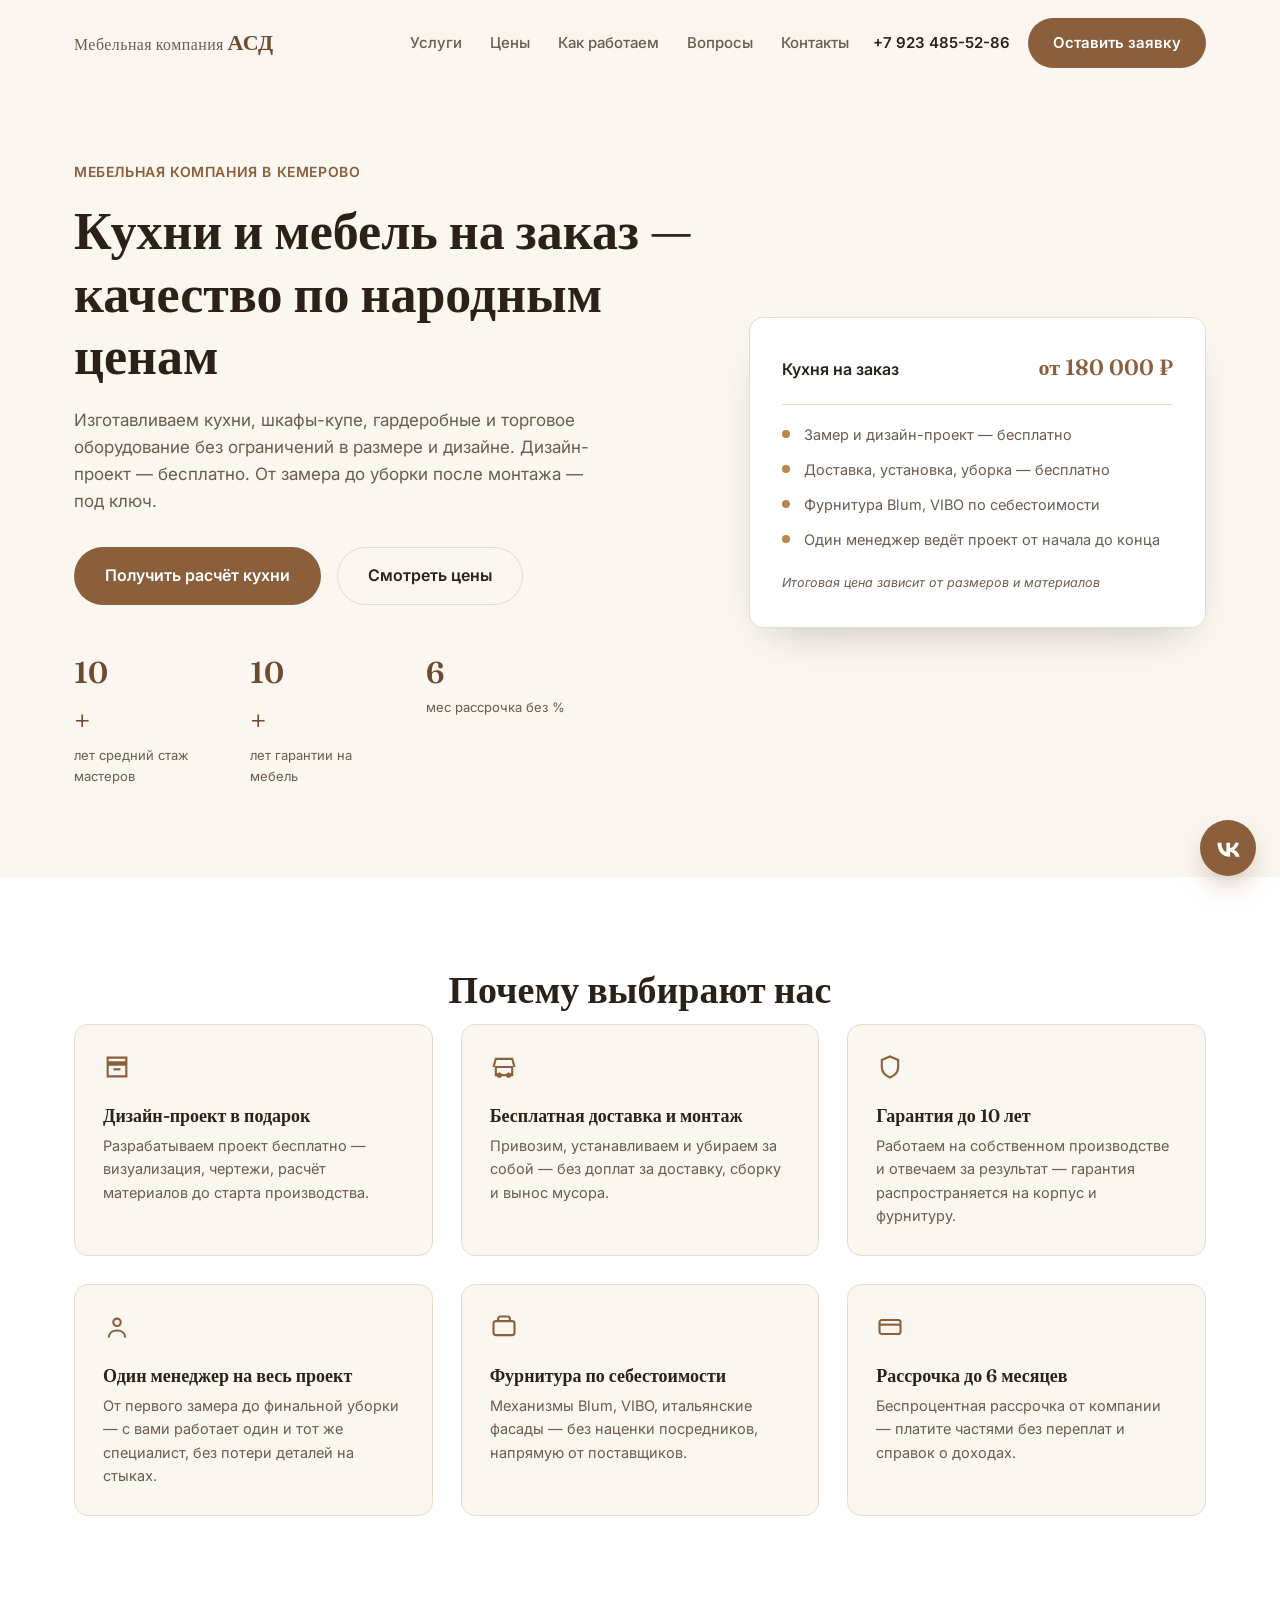
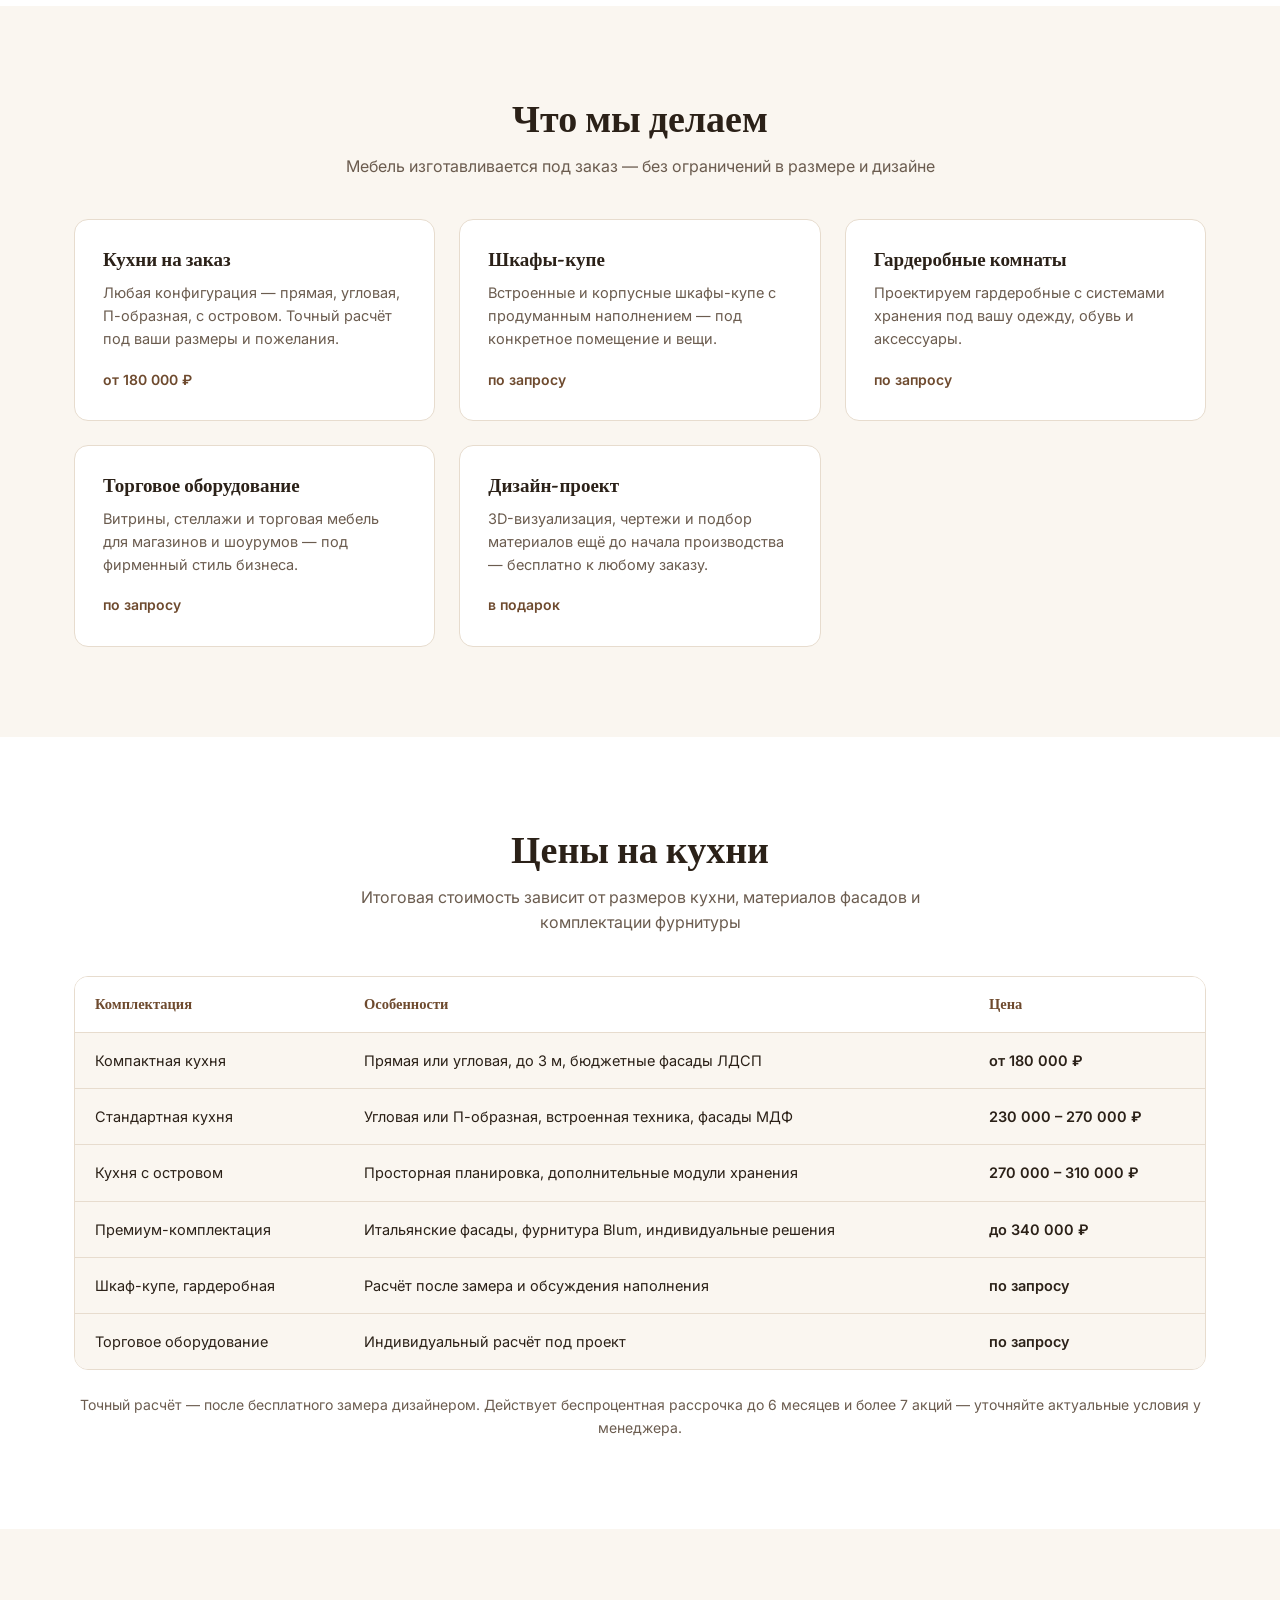
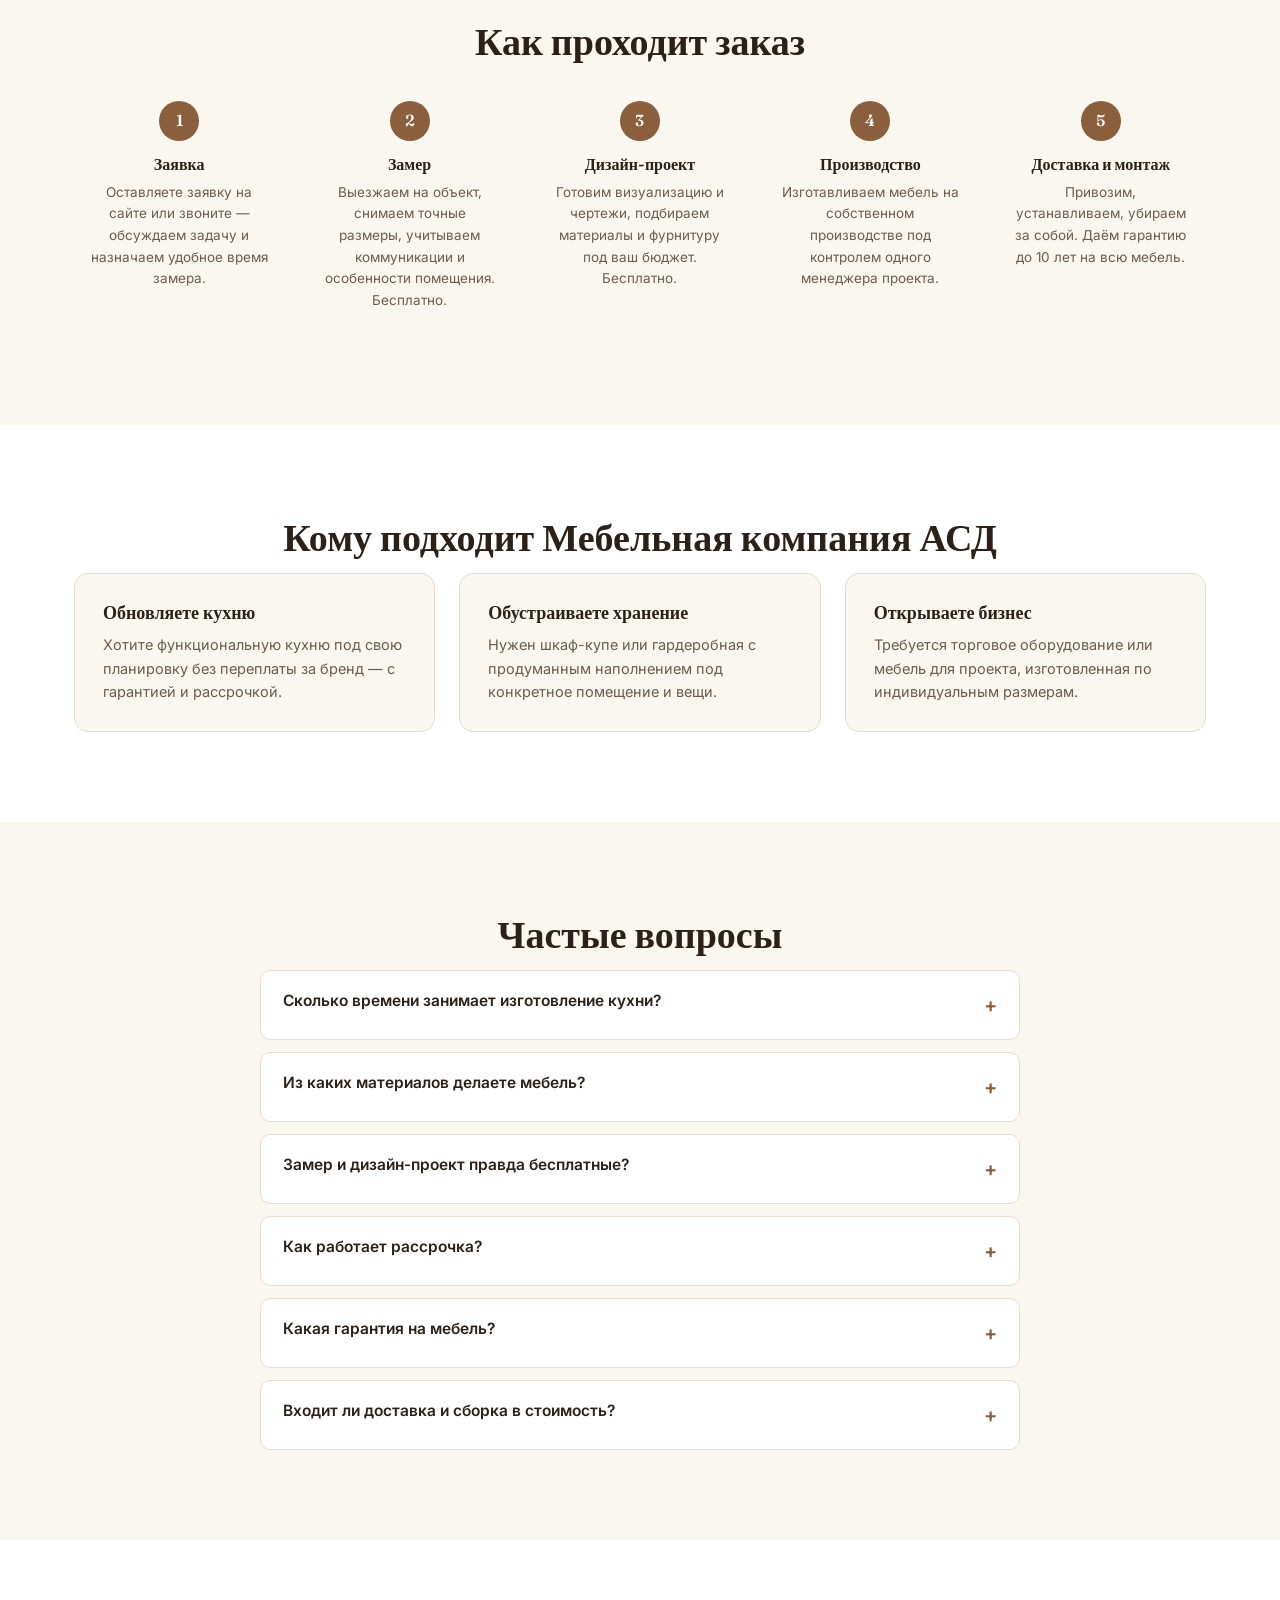
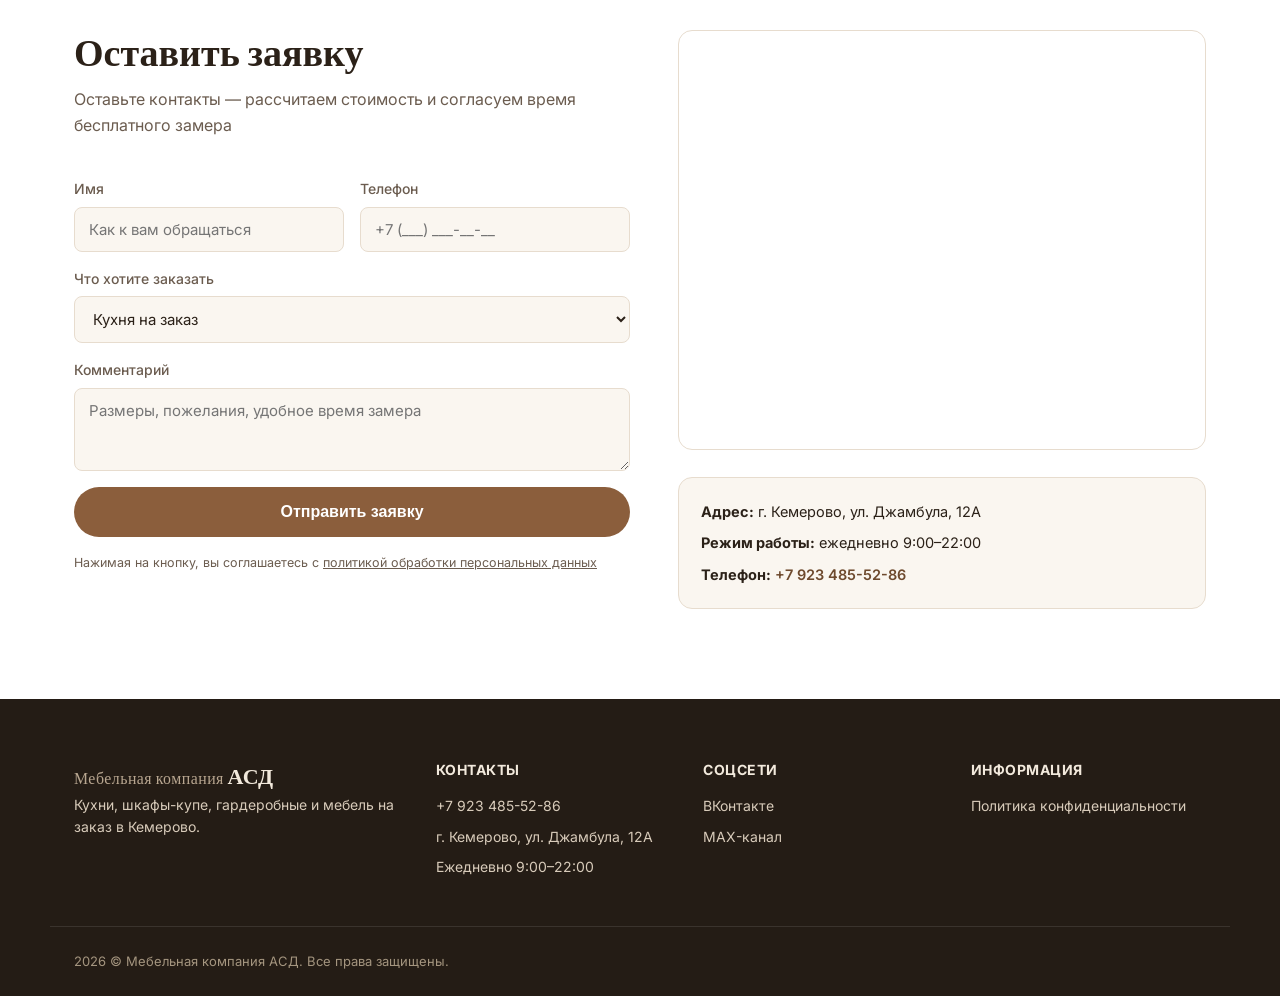
==== commit 68f7024d: "fix: логотип показывает "Мебельная компания АСД", а не "АСД мебель" Co-Authored-By: Claude Sonnet 5 " ====
--- a/index.html
+++ b/index.html
@@ -14,7 +14,7 @@
 
 <header class="header" id="header">
   <div class="container header__inner">
-    <a href="#top" class="logo">АСД<span class="logo__suffix"> мебель</span></a>
+    <a href="#top" class="logo"><span class="logo__prefix">Мебельная компания </span>АСД</a>
     <button class="burger" id="burger" aria-label="Меню">
       <span></span><span></span><span></span>
     </button>
@@ -273,7 +273,7 @@
 <footer class="footer" id="contacts">
   <div class="container footer__inner">
     <div class="footer__col">
-      <a href="#top" class="logo logo--footer">АСД<span class="logo__suffix"> мебель</span></a>
+      <a href="#top" class="logo logo--footer"><span class="logo__prefix">Мебельная компания </span>АСД</a>
       <p>Кухни, шкафы-купе, гардеробные и мебель на заказ в Кемерово.</p>
     </div>
     <div class="footer__col">
--- a/styles.css
+++ b/styles.css
@@ -110,7 +110,7 @@
   flex-shrink: 0;
   letter-spacing: 0.5px;
 }
-.logo__suffix { color: var(--text-soft); font-weight: 500; }
+.logo__prefix { color: var(--text-soft); font-weight: 500; font-size: 0.72em; }
 .nav {
   display: flex;
   gap: 28px;
@@ -418,7 +418,7 @@
   border-bottom: 1px solid rgba(255,255,255,0.1);
 }
 .footer .logo--footer { color: #f2e9dc; }
-.footer .logo__suffix { color: #b8a690; }
+.footer .logo__prefix { color: #b8a690; }
 .footer__col p { margin-bottom: 8px; font-size: 14px; }
 .footer__col h4 { font-size: 14px; color: #f2e9dc; margin-bottom: 14px; text-transform: uppercase; letter-spacing: 0.5px; }
 .footer__col a:hover { color: #fff; }
@@ -486,7 +486,5 @@
   .adv__grid, .srv__grid, .who__grid, .process__grid { grid-template-columns: 1fr; }
   .footer__inner { grid-template-columns: 1fr; }
   .hero__stats { gap: 24px; }
-}
-@media (max-width: 380px) {
-  .logo__suffix { display: none; }
-}
+  .header .logo__prefix { display: none; }
+}
